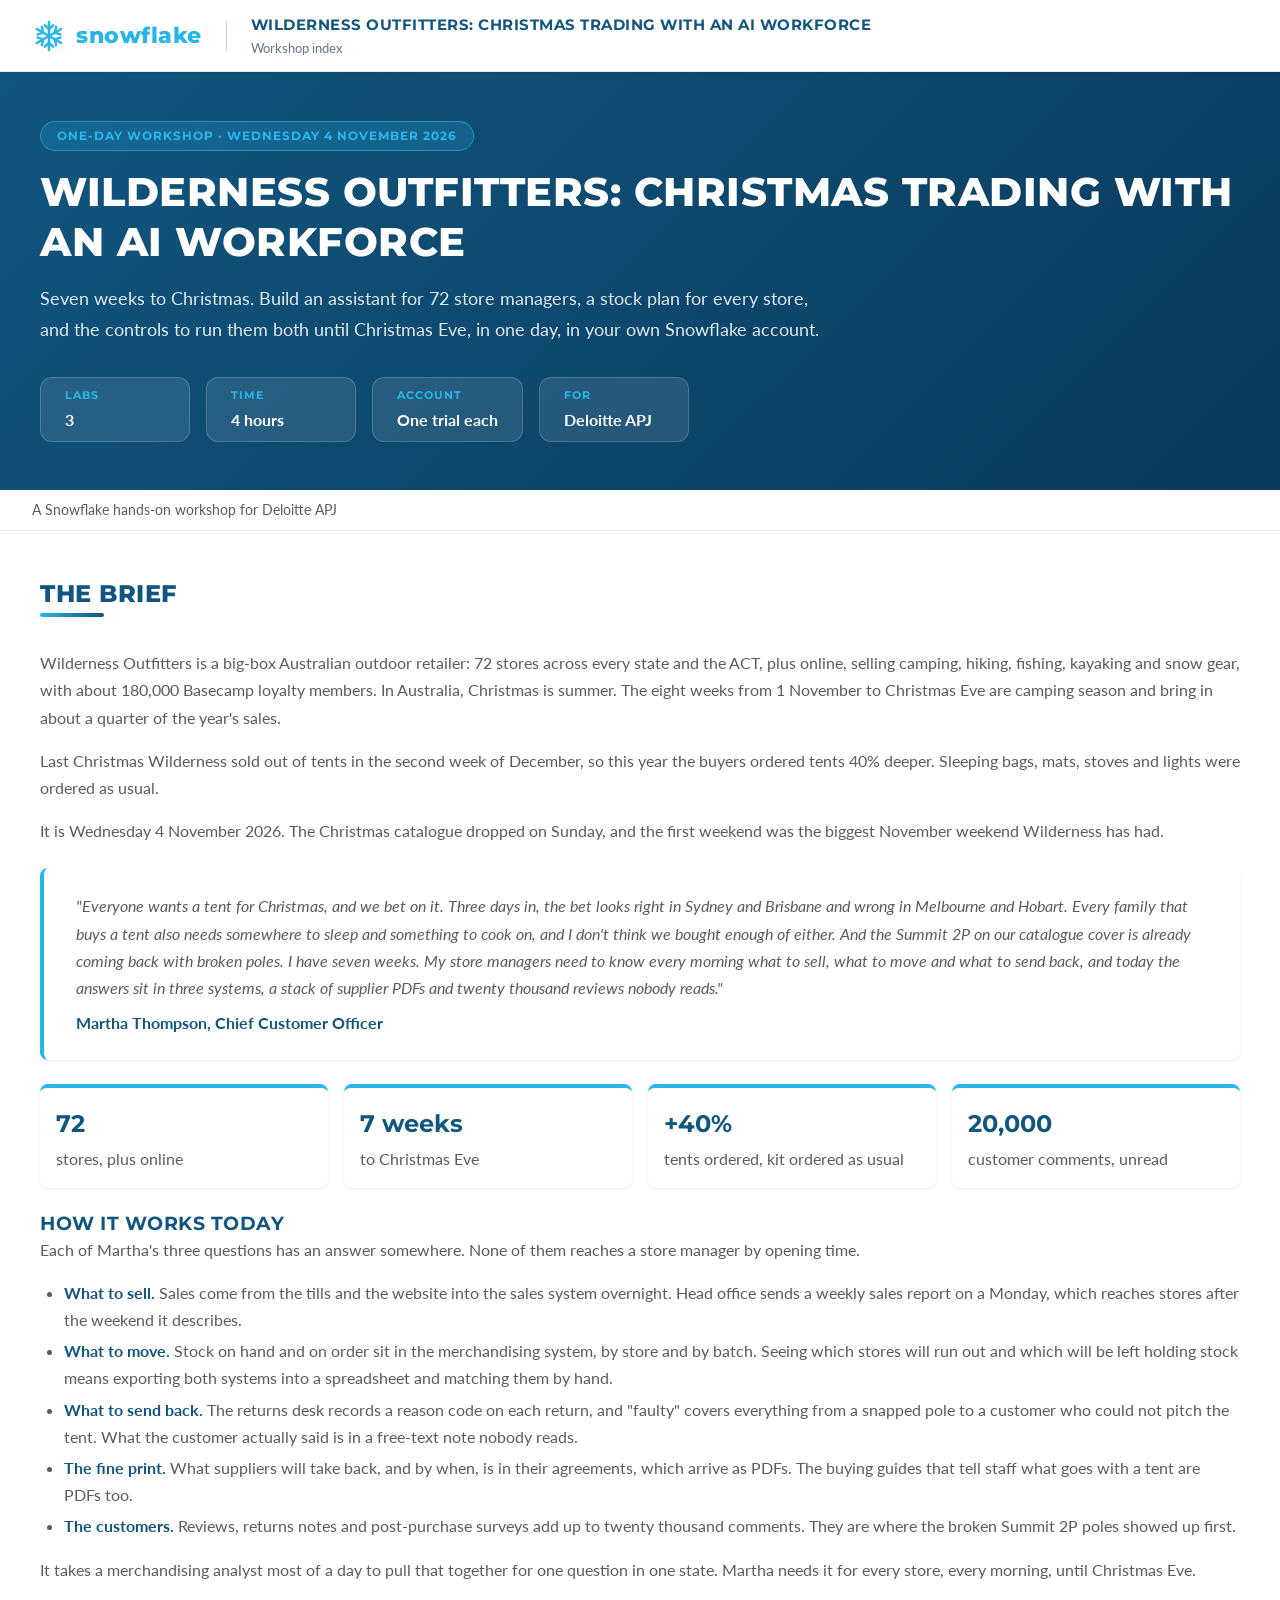
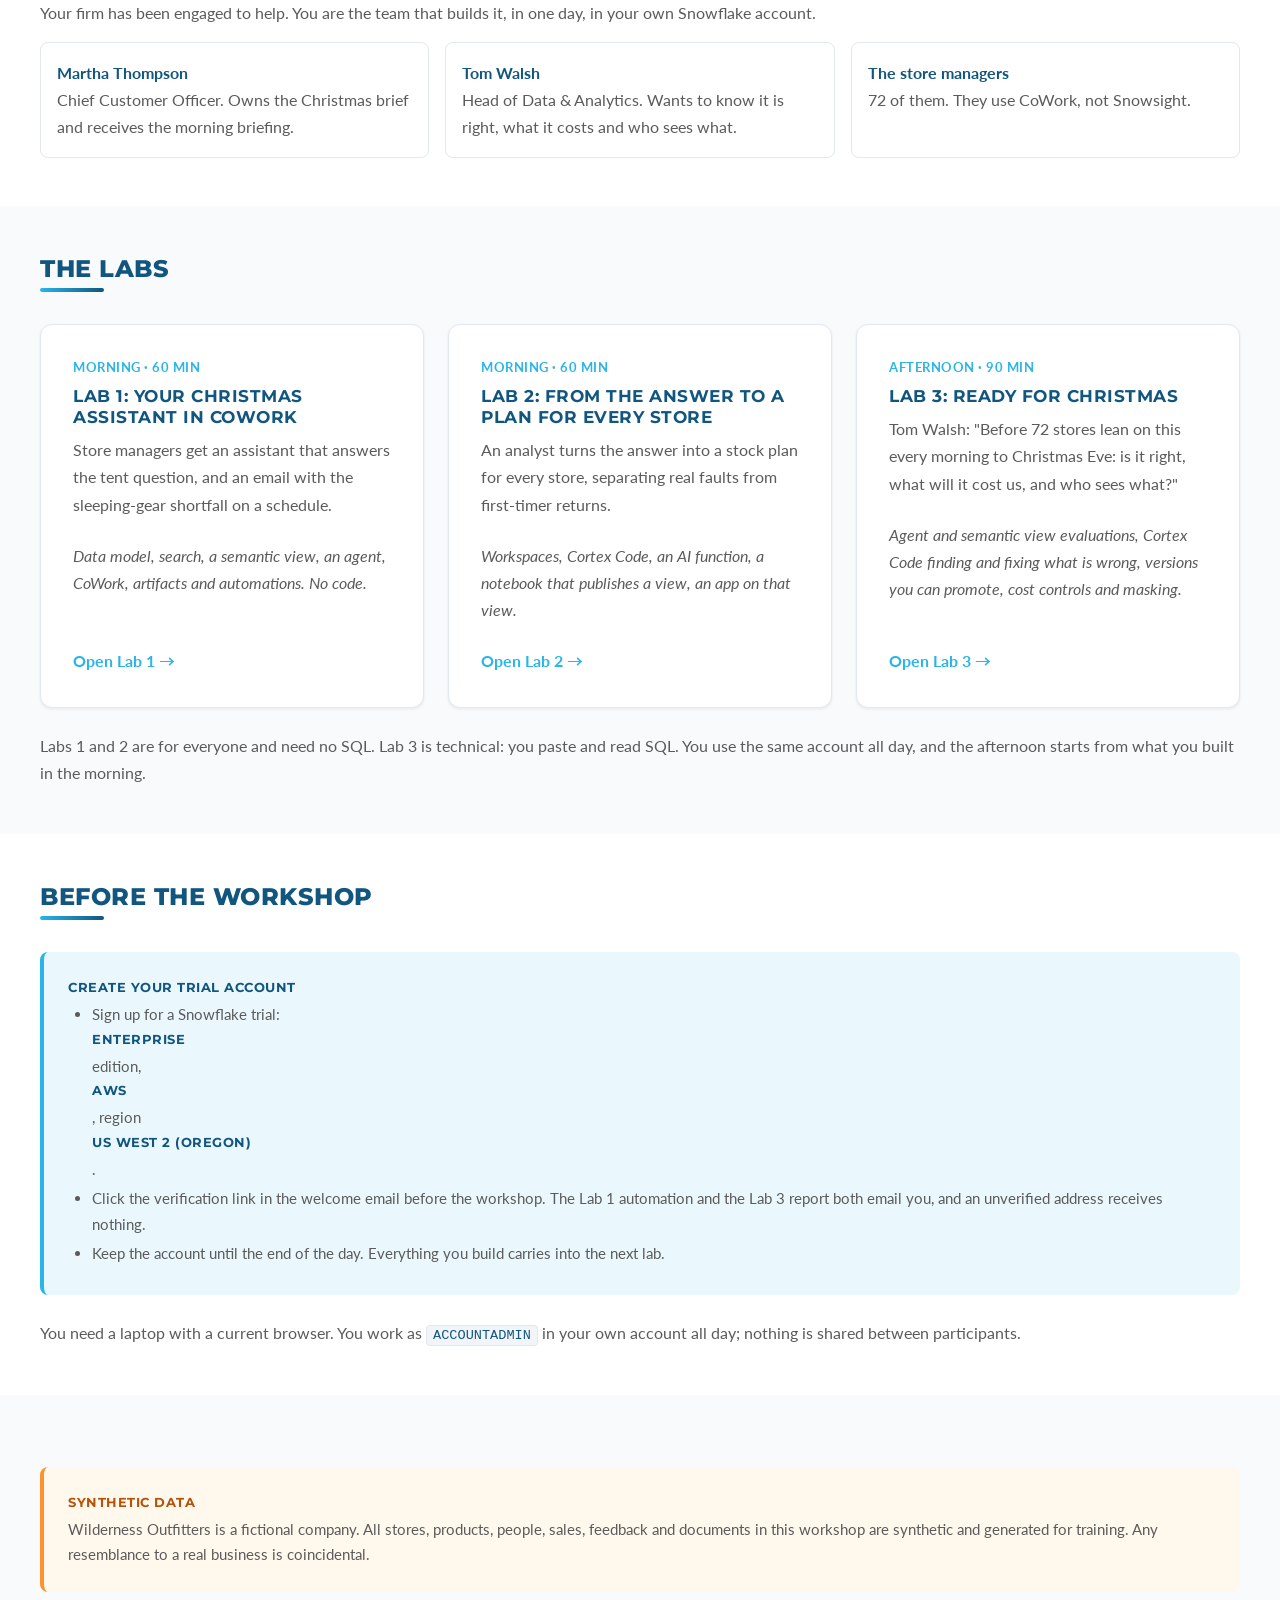
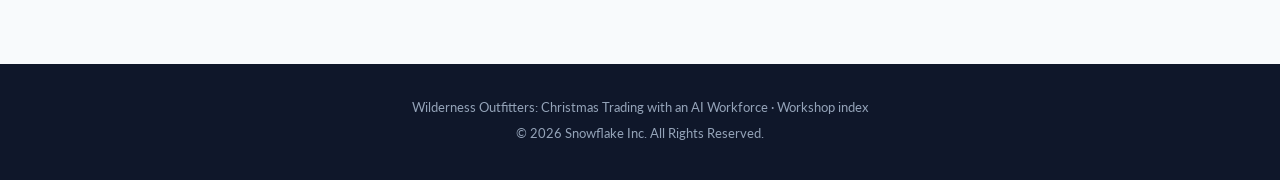
==== index.html @ 4ba039b6 "Workshop guides for all three labs, the Lab 3 evaluation assets and the briefing skill Adds the HTML" ====
<!DOCTYPE html>
<html lang="en">
<head>
<meta charset="utf-8">
<meta name="viewport" content="width=device-width, initial-scale=1">
<meta name="snowflake-source" content="cortex-agent-authored">
<title>Wilderness Outfitters: Christmas Trading with an AI Workforce</title>
<script type="application/json" id="snowflake-report-metadata">{
 "generated": "2026-10-29",
 "intent": "Workshop landing page",
 "producerNotes": "Built by _build/build.py from _build/src/guides/index.html."
}</script>
<link rel="preconnect" href="https://fonts.googleapis.com">
<link rel="preconnect" href="https://fonts.gstatic.com" crossorigin>
<link href="https://fonts.googleapis.com/css2?family=Montserrat:wght@600;700;800&family=Lato:wght@300;400;700&display=swap" rel="stylesheet">
<style>

/* ============================================================
   Snowflake HOL base stylesheet (S1): extracted from fsi_generic/fsi_workshop_lab1_foundation.html
   ============================================================ */

:root {
    /* Brand */
    --sf-blue: #29B5E8;
    --sf-mid-blue: #11567F;
    --sf-deep-blue: #0a3a5c;
    --sf-text: #5B5B5B;
    --sf-heading: #11567F;
    --sf-orange: #ff922b;
    --sf-green: #37B24D;
    --sf-red: #E03131;
    --sf-yellow: #F59F00;

    /* Neutrals */
    --gray-50: #f8fafc;
    --gray-100: #f1f5f9;
    --gray-200: #e2e8f0;
    --gray-300: #cbd5e1;
    --gray-400: #94a3b8;
    --gray-500: #64748b;
    --gray-700: #334155;
    --gray-800: #1e293b;
    --gray-900: #0f172a;

    /* Type */
    --font-heading: 'Montserrat', -apple-system, BlinkMacSystemFont, 'Segoe UI', sans-serif;
    --font-body: 'Lato', -apple-system, BlinkMacSystemFont, 'Segoe UI', sans-serif;
    --font-mono: 'SFMono-Regular', 'JetBrains Mono', Menlo, Consolas, 'Courier New', monospace;

    /* Spacing */
    --space-xs: 0.25rem;
    --space-sm: 0.5rem;
    --space-md: 1rem;
    --space-lg: 1.5rem;
    --space-xl: 2rem;
    --space-2xl: 3rem;

    /* Radius */
    --radius-sm: 4px;
    --radius-md: 8px;
    --radius-lg: 12px;
    --radius-xl: 16px;
    --radius-full: 9999px;

    /* Shadows */
    --shadow-sm: 0 1px 3px rgba(0,0,0,0.08);
    --shadow-md: 0 4px 14px rgba(0,0,0,0.10);
    --shadow-lg: 0 10px 30px rgba(0,0,0,0.12);

    /* Layout */
    --header-height: 72px;
    --sidebar-width: 300px;
    --content-max-width: 900px;

    --transition-fast: 150ms ease;
    --transition-normal: 280ms ease;
}

/* ---------- Reset ---------- */
*, *::before, *::after { box-sizing: border-box; margin: 0; padding: 0; }

html {
    scroll-behavior: smooth;
    scroll-padding-top: calc(var(--header-height) + var(--space-lg));
}

body {
    font-family: var(--font-body);
    font-size: 16px;
    line-height: 1.7;
    color: var(--sf-text);
    background: var(--gray-50);
    -webkit-font-smoothing: antialiased;
    -moz-osx-font-smoothing: grayscale;
}

img { max-width: 100%; height: auto; display: block; }

h1, h2, h3, h4, h5 {
    font-family: var(--font-heading);
    color: var(--sf-heading);
    text-transform: uppercase;
    letter-spacing: 0.5px;
    line-height: 1.25;
    font-weight: 700;
}

h4, h5 { text-transform: none; letter-spacing: 0.2px; }

p { margin-bottom: var(--space-md); }
p:last-child { margin-bottom: 0; }

a { color: var(--sf-blue); text-decoration: none; transition: color var(--transition-fast); }
a:hover { color: var(--sf-mid-blue); }

ul, ol { margin: 0 0 var(--space-md) var(--space-lg); }
li { margin-bottom: var(--space-xs); }

strong { color: var(--sf-mid-blue); font-weight: 700; }

code:not(pre code) {
    font-family: var(--font-mono);
    font-size: 0.85em;
    background: var(--gray-100);
    color: var(--sf-mid-blue);
    padding: 2px 6px;
    border-radius: var(--radius-sm);
    border: 1px solid var(--gray-200);
}

/* ---------- Header ---------- */
.hol-header {
    position: fixed;
    top: 0; left: 0; right: 0;
    height: var(--header-height);
    background: #ffffff;
    border-bottom: 1px solid var(--gray-200);
    box-shadow: var(--shadow-sm);
    z-index: 200;
}

.header-container {
    max-width: 1500px;
    margin: 0 auto;
    height: 100%;
    display: flex;
    align-items: center;
    gap: var(--space-lg);
    padding: 0 var(--space-xl);
}

.snowflake-logo { height: 48px; width: auto; }

.logo-divider { width: 1px; height: 30px; background: var(--gray-300); flex-shrink: 0; }

.header-title {
    font-family: var(--font-heading);
    font-size: 0.9375rem;
    font-weight: 700;
    text-transform: uppercase;
    letter-spacing: 0.5px;
    color: var(--sf-mid-blue);
}

.header-title span {
    display: block;
    font-family: var(--font-body);
    font-size: 0.8125rem;
    font-weight: 400;
    text-transform: none;
    letter-spacing: 0;
    color: var(--gray-500);
}

/* ---------- Hero ---------- */
.hero-section {
    margin-top: var(--header-height);
    background: linear-gradient(135deg, #11567F 0%, #0a3a5c 100%);
    color: #ffffff;
    padding: var(--space-2xl) var(--space-xl);
}

.hero-container { max-width: 1200px; margin: 0 auto; }

.hero-badge {
    display: inline-block;
    background: rgba(41,181,232,0.20);
    border: 1px solid rgba(41,181,232,0.55);
    color: var(--sf-blue);
    padding: var(--space-xs) var(--space-md);
    border-radius: var(--radius-full);
    font-family: var(--font-heading);
    font-size: 0.75rem;
    font-weight: 700;
    text-transform: uppercase;
    letter-spacing: 1px;
    margin-bottom: var(--space-md);
}

.hero-title {
    font-size: 2.5rem;
    font-weight: 800;
    color: #ffffff;
    margin-bottom: var(--space-md);
}

.hero-subtitle {
    font-size: 1.125rem;
    color: rgba(255,255,255,0.88);
    max-width: 780px;
    margin-bottom: var(--space-xl);
}

.hero-meta { display: flex; flex-wrap: wrap; gap: var(--space-md); }

.meta-item {
    background: rgba(255,255,255,0.10);
    border: 1px solid rgba(255,255,255,0.18);
    border-radius: var(--radius-lg);
    padding: var(--space-sm) var(--space-lg);
    min-width: 150px;
}

.meta-label {
    display: block;
    font-family: var(--font-heading);
    font-size: 0.6875rem;
    font-weight: 700;
    text-transform: uppercase;
    letter-spacing: 1px;
    color: var(--sf-blue);
    margin-bottom: 2px;
}

.meta-value { font-size: 1rem; font-weight: 700; color: #ffffff; }

/* ---------- Breadcrumb ---------- */
.breadcrumb-bar {
    background: #ffffff;
    border-bottom: 1px solid var(--gray-200);
    padding: var(--space-sm) var(--space-xl);
}

.breadcrumb-inner { max-width: 1500px; margin: 0 auto; font-size: 0.875rem; }

.breadcrumb-inner a { font-weight: 700; }

/* ---------- Content sections ---------- */
.content-section { padding: var(--space-2xl) var(--space-xl); }
.content-section.alt-bg { background: #ffffff; }

.section-container { max-width: 1200px; margin: 0 auto; }

.section-title {
    font-size: 1.5rem;
    font-weight: 800;
    margin-bottom: var(--space-xl);
    padding-bottom: var(--space-sm);
    position: relative;
}

.section-title::after {
    content: '';
    position: absolute;
    left: 0; bottom: 0;
    width: 64px; height: 4px;
    background: linear-gradient(90deg, var(--sf-blue), var(--sf-mid-blue));
    border-radius: var(--radius-full);
}

.overview-grid {
    display: grid;
    grid-template-columns: 1.4fr 1fr;
    gap: var(--space-xl);
}

.overview-card {
    background: #ffffff;
    border: 1px solid var(--gray-200);
    border-radius: var(--radius-lg);
    padding: var(--space-xl);
    box-shadow: var(--shadow-sm);
}

.overview-card.highlight {
    background: linear-gradient(135deg, #eaf7fd 0%, #ffffff 100%);
    border-color: var(--sf-blue);
}

.overview-card h3 { font-size: 1rem; margin-bottom: var(--space-md); }

.learning-list { list-style: none; margin-left: 0; }

.learning-list li {
    position: relative;
    padding-left: var(--space-lg);
    margin-bottom: var(--space-sm);
}

.learning-list li::before {
    content: '';
    position: absolute;
    left: 0; top: 11px;
    width: 8px; height: 8px;
    background: var(--sf-blue);
    border-radius: 50%;
}

.tech-tags { display: flex; flex-wrap: wrap; gap: var(--space-sm); }

.tech-tag {
    display: inline-flex;
    align-items: center;
    background: var(--gray-100);
    border: 1px solid var(--gray-200);
    color: var(--sf-mid-blue);
    padding: 5px 12px;
    border-radius: var(--radius-full);
    font-size: 0.8125rem;
    font-weight: 700;
}

/* ---------- Layout: sidebar + steps ---------- */
.lab-layout {
    max-width: 1500px;
    margin: 0 auto;
    display: flex;
    align-items: flex-start;
    gap: var(--space-xl);
    padding: 0 var(--space-xl) var(--space-2xl);
}

/* ---------- Sidebar nav ---------- */
.sidebar-nav {
    position: sticky;
    top: calc(var(--header-height) + var(--space-lg));
    width: var(--sidebar-width);
    flex-shrink: 0;
    background: #ffffff;
    border: 1px solid var(--gray-200);
    border-radius: var(--radius-lg);
    padding: var(--space-lg);
    box-shadow: var(--shadow-sm);
    max-height: calc(100vh - var(--header-height) - var(--space-2xl));
    overflow-y: auto;
}

.progress-header {
    display: flex;
    justify-content: space-between;
    align-items: baseline;
    margin-bottom: var(--space-sm);
}

.progress-label {
    font-family: var(--font-heading);
    font-size: 0.75rem;
    font-weight: 700;
    text-transform: uppercase;
    letter-spacing: 1px;
    color: var(--sf-mid-blue);
}

.progress-percent { font-weight: 700; color: var(--sf-blue); font-size: 0.9375rem; }

.progress-bar {
    height: 8px;
    background: var(--gray-200);
    border-radius: var(--radius-full);
    overflow: hidden;
    margin-bottom: var(--space-lg);
}

.progress-fill {
    height: 100%;
    width: 0%;
    background: linear-gradient(90deg, var(--sf-blue), var(--sf-green));
    border-radius: var(--radius-full);
    transition: width var(--transition-normal);
}

.steps-nav { display: flex; flex-direction: column; gap: 2px; }

.step-nav-item {
    display: flex;
    align-items: center;
    gap: var(--space-sm);
    padding: var(--space-sm) var(--space-sm);
    border-radius: var(--radius-md);
    color: var(--sf-text);
    font-size: 0.875rem;
    line-height: 1.4;
    border-left: 3px solid transparent;
    transition: all var(--transition-fast);
}

.step-nav-item:hover { background: var(--gray-100); color: var(--sf-mid-blue); }

.step-nav-item.active {
    background: #eaf7fd;
    border-left-color: var(--sf-blue);
    color: var(--sf-mid-blue);
    font-weight: 700;
}

.step-nav-item.completed .nav-index {
    background: var(--sf-green);
    border-color: var(--sf-green);
    color: #ffffff;
}

.nav-index {
    flex-shrink: 0;
    width: 24px; height: 24px;
    border-radius: 50%;
    border: 2px solid var(--gray-300);
    display: flex;
    align-items: center;
    justify-content: center;
    font-family: var(--font-heading);
    font-size: 0.6875rem;
    font-weight: 700;
    color: var(--gray-500);
}

.nav-text { flex: 1; }

.nav-time {
    flex-shrink: 0;
    font-size: 0.75rem;
    font-weight: 700;
    color: var(--sf-blue);
    background: var(--gray-100);
    padding: 1px 7px;
    border-radius: var(--radius-full);
    white-space: nowrap;
}

/* ---------- Steps container ---------- */
.steps-container {
    flex: 1;
    min-width: 0;
    max-width: var(--content-max-width);
}

.step-card {
    background: #ffffff;
    border: 1px solid var(--gray-200);
    border-radius: var(--radius-lg);
    margin-bottom: var(--space-xl);
    overflow: hidden;
    box-shadow: var(--shadow-sm);
    transition: box-shadow var(--transition-fast), border-color var(--transition-fast);
}

.step-card:hover { box-shadow: var(--shadow-md); }
.step-card.completed { border-color: var(--sf-green); }
.step-card.completed .step-number { background: var(--sf-green); }

.step-header {
    display: flex;
    align-items: center;
    gap: var(--space-md);
    padding: var(--space-lg);
    background: linear-gradient(135deg, #f4f9fc 0%, #ffffff 100%);
    border-bottom: 1px solid var(--gray-200);
    cursor: pointer;
    user-select: none;
}

.step-number {
    flex-shrink: 0;
    width: 42px; height: 42px;
    border-radius: 50%;
    background: var(--sf-blue);
    color: #ffffff;
    display: flex;
    align-items: center;
    justify-content: center;
    font-family: var(--font-heading);
    font-weight: 800;
    font-size: 1.0625rem;
}

.step-title { flex: 1; font-size: 1.0625rem; font-weight: 700; margin: 0; }

.step-duration {
    flex-shrink: 0;
    font-family: var(--font-heading);
    font-size: 0.75rem;
    font-weight: 700;
    text-transform: uppercase;
    letter-spacing: 0.5px;
    color: var(--sf-mid-blue);
    background: #eaf7fd;
    border: 1px solid #c7e9f8;
    padding: 4px 12px;
    border-radius: var(--radius-full);
    white-space: nowrap;
}

.step-content { padding: var(--space-xl); }
.step-content.collapsed { display: none; }

.step-content h3 {
    font-size: 1rem;
    margin: var(--space-xl) 0 var(--space-sm);
}

.step-content h3:first-child { margin-top: 0; }

.step-content h4 {
    font-size: 0.9375rem;
    color: var(--sf-mid-blue);
    margin: var(--space-lg) 0 var(--space-sm);
}

/* ---------- Code blocks ---------- */
.code-block {
    background: #0f172a;
    border-radius: var(--radius-md);
    margin: var(--space-lg) 0;
    overflow: hidden;
    border: 1px solid #1e293b;
}

.code-header {
    display: flex;
    align-items: center;
    justify-content: space-between;
    gap: var(--space-md);
    padding: var(--space-sm) var(--space-md);
    background: #1e293b;
    border-bottom: 1px solid #334155;
}

.code-lang {
    font-family: var(--font-heading);
    font-size: 0.6875rem;
    font-weight: 700;
    text-transform: uppercase;
    letter-spacing: 1px;
    color: var(--gray-400);
}

.btn-copy {
    background: var(--sf-blue);
    color: #ffffff;
    border: none;
    padding: 5px 16px;
    border-radius: var(--radius-full);
    font-family: var(--font-body);
    font-size: 0.75rem;
    font-weight: 700;
    cursor: pointer;
    white-space: nowrap;
    transition: background var(--transition-fast), transform var(--transition-fast);
}

.btn-copy:hover { background: #1da5d8; transform: translateY(-1px); }
.btn-copy:active { transform: translateY(0); }
.btn-copy.copied { background: var(--sf-green); }

.code-block pre {
    margin: 0;
    padding: var(--space-lg);
    overflow-x: auto;
    max-width: 100%;
}

.code-block pre code {
    font-family: var(--font-mono);
    font-size: 0.8125rem;
    line-height: 1.65;
    color: #e2e8f0;
    white-space: pre;
    display: block;
    background: none;
    border: none;
    padding: 0;
}

/* ---------- Info boxes ---------- */
.info-box {
    display: flex;
    gap: var(--space-md);
    padding: var(--space-lg);
    margin: var(--space-lg) 0;
    border-radius: var(--radius-md);
    border-left: 4px solid var(--sf-blue);
    background: var(--gray-100);
}

.info-box .icon { flex-shrink: 0; font-size: 1.25rem; line-height: 1.4; }
.info-box > div { flex: 1; min-width: 0; }

.info-box strong {
    display: block;
    font-family: var(--font-heading);
    font-size: 0.8125rem;
    font-weight: 700;
    text-transform: uppercase;
    letter-spacing: 0.5px;
    margin-bottom: var(--space-xs);
}

.info-box p { font-size: 0.9375rem; margin-bottom: var(--space-sm); }
.info-box p:last-child { margin-bottom: 0; }
.info-box ul, .info-box ol { font-size: 0.9375rem; margin-bottom: 0; }

.info-box.info    { background: #eaf7fd; border-left-color: var(--sf-blue); }
.info-box.tip     { background: #eef9f1; border-left-color: var(--sf-green); }
.info-box.tip strong { color: #1f7a33; }
.info-box.warning { background: #fff8ec; border-left-color: var(--sf-orange); }
.info-box.warning strong { color: #b45309; }
.info-box.success { background: #eef9f1; border-left-color: var(--sf-green); }
.info-box.success strong { color: #1f7a33; }
.info-box.danger  { background: #fdefef; border-left-color: var(--sf-red); }
.info-box.danger strong { color: #b02525; }

/* ---------- Tables ---------- */
.table-wrapper {
    overflow-x: auto;
    margin: var(--space-lg) 0;
    border: 1px solid var(--gray-200);
    border-radius: var(--radius-md);
}

table, .data-table {
    width: 100%;
    border-collapse: collapse;
    font-size: 0.875rem;
    background: #ffffff;
}

table th, .data-table th {
    background: var(--sf-mid-blue);
    color: #ffffff;
    font-family: var(--font-heading);
    font-size: 0.75rem;
    font-weight: 700;
    text-transform: uppercase;
    letter-spacing: 0.5px;
    text-align: left;
    padding: var(--space-sm) var(--space-md);
    white-space: nowrap;
}

table td, .data-table td {
    padding: var(--space-sm) var(--space-md);
    border-bottom: 1px solid var(--gray-200);
    vertical-align: top;
}

table tbody tr:last-child td { border-bottom: none; }
table tbody tr:nth-child(even) { background: var(--gray-50); }

/* ---------- Completion checkbox ---------- */
.completion-checkbox {
    display: flex;
    align-items: center;
    gap: var(--space-sm);
    margin-top: var(--space-xl);
    padding: var(--space-md) var(--space-lg);
    background: var(--gray-50);
    border: 1px dashed var(--gray-300);
    border-radius: var(--radius-md);
    font-family: var(--font-heading);
    font-size: 0.8125rem;
    font-weight: 700;
    text-transform: uppercase;
    letter-spacing: 0.5px;
    color: var(--sf-mid-blue);
    cursor: pointer;
    transition: all var(--transition-fast);
}

.completion-checkbox:hover { background: #eaf7fd; border-color: var(--sf-blue); }

.completion-checkbox input[type="checkbox"] {
    width: 18px; height: 18px;
    accent-color: var(--sf-green);
    cursor: pointer;
    flex-shrink: 0;
}

/* ---------- Resources ---------- */
.resources-grid {
    display: grid;
    grid-template-columns: repeat(auto-fill, minmax(260px, 1fr));
    gap: var(--space-lg);
}

.resource-card {
    display: block;
    background: #ffffff;
    border: 1px solid var(--gray-200);
    border-radius: var(--radius-lg);
    padding: var(--space-lg);
    box-shadow: var(--shadow-sm);
    transition: all var(--transition-fast);
}

.resource-card:hover {
    border-color: var(--sf-blue);
    box-shadow: var(--shadow-md);
    transform: translateY(-2px);
}

.resource-card h4 {
    font-family: var(--font-heading);
    font-size: 0.9375rem;
    color: var(--sf-mid-blue);
    margin-bottom: var(--space-xs);
}

.resource-card p { font-size: 0.875rem; color: var(--sf-text); margin: 0; }

/* ---------- Completion / next steps ---------- */
.completion-section {
    background: linear-gradient(135deg, #11567F 0%, #0a3a5c 100%);
    color: #ffffff;
    padding: var(--space-2xl) var(--space-xl);
    text-align: center;
}

.completion-container { max-width: 780px; margin: 0 auto; }

.completion-section h2 { color: #ffffff; font-size: 1.75rem; margin-bottom: var(--space-md); }
.completion-section p { color: rgba(255,255,255,0.88); }

.completion-section .cta-row {
    display: flex;
    justify-content: center;
    gap: var(--space-md);
    flex-wrap: wrap;
    margin-top: var(--space-xl);
}

.btn-primary {
    display: inline-block;
    background: var(--sf-blue);
    color: #ffffff;
    padding: var(--space-sm) var(--space-xl);
    border-radius: var(--radius-full);
    font-family: var(--font-heading);
    font-size: 0.875rem;
    font-weight: 700;
    text-transform: uppercase;
    letter-spacing: 0.5px;
    transition: all var(--transition-fast);
}

.btn-primary:hover { background: #1da5d8; color: #ffffff; transform: translateY(-2px); }

.btn-secondary {
    display: inline-block;
    background: transparent;
    border: 2px solid rgba(255,255,255,0.45);
    color: #ffffff;
    padding: calc(var(--space-sm) - 2px) calc(var(--space-xl) - 2px);
    border-radius: var(--radius-full);
    font-family: var(--font-heading);
    font-size: 0.875rem;
    font-weight: 700;
    text-transform: uppercase;
    letter-spacing: 0.5px;
    transition: all var(--transition-fast);
}

.btn-secondary:hover { background: rgba(255,255,255,0.12); color: #ffffff; }

/* ---------- Footer ---------- */
.hol-footer {
    background: #0f172a;
    color: var(--gray-400);
    padding: var(--space-xl);
    text-align: center;
    font-size: 0.8125rem;
}

.hol-footer p { margin-bottom: var(--space-xs); }

/* ---------- Responsive ---------- */
@media (max-width: 1024px) {
    .lab-layout { flex-direction: column; gap: var(--space-lg); }

    .sidebar-nav {
        position: static;
        width: 100%;
        max-height: none;
        overflow: visible;
    }

    .steps-container { max-width: 100%; width: 100%; }

    .overview-grid { grid-template-columns: 1fr; }

    .hero-title { font-size: 1.875rem; }
    .hero-section { padding: var(--space-xl) var(--space-lg); }
    .content-section { padding: var(--space-xl) var(--space-lg); }
    .lab-layout { padding: 0 var(--space-lg) var(--space-xl); }
}

@media (max-width: 640px) {
    .header-container { padding: 0 var(--space-md); gap: var(--space-md); }
    .header-title { font-size: 0.8125rem; }
    .hero-title { font-size: 1.5rem; }
    .hero-meta { flex-direction: column; }
    .meta-item { width: 100%; }
    .step-header { flex-wrap: wrap; }
    .step-title { flex-basis: 100%; order: 3; }
    .step-content { padding: var(--space-lg) var(--space-md); }
    .code-block pre { padding: var(--space-md); }
}

/* ---------- Print ---------- */
@media print {
    .hol-header, .sidebar-nav, .btn-copy, .breadcrumb-bar,
    .completion-section .cta-row { display: none !important; }

    body { background: #ffffff; color: #000000; font-size: 11pt; }

    .hero-section, .completion-section {
        background: #ffffff !important;
        color: #000000 !important;
        border-bottom: 2px solid #11567F;
    }

    .hero-title, .hero-subtitle, .meta-value, .meta-label,
    .completion-section h2, .completion-section p { color: #000000 !important; }

    .lab-layout { display: block; padding: 0; }
    .steps-container { max-width: 100%; }

    .step-card { border: 1px solid #999; box-shadow: none; page-break-inside: avoid; }
    .step-content, .step-content.collapsed { display: block !important; padding: 12pt 0; }
    .step-header { background: #ffffff !important; }

    .code-block { background: #f4f4f4 !important; border: 1px solid #999; page-break-inside: avoid; }
    .code-block pre code { color: #000000 !important; font-size: 9pt; white-space: pre-wrap; }
    .code-header { background: #e4e4e4 !important; }
    .code-lang { color: #333 !important; }

    .info-box { border: 1px solid #999; background: #f8f8f8 !important; page-break-inside: avoid; }
    table th { background: #e4e4e4 !important; color: #000000 !important; }

    a { color: #000000; text-decoration: underline; }
    .hol-footer { background: #ffffff; color: #000000; border-top: 1px solid #999; }
}

/* Wilderness workshop additions on top of the S1 base stylesheet (_build/base.css). */
:root { color-scheme: light; }

/* Logo: inline SVG mark plus wordmark (no remote images) */
.snowflake-logo { display: flex; align-items: center; gap: 10px; height: 48px; }
.snowflake-logo svg { width: 34px; height: 34px; }
.snowflake-logo .wordmark {
    font-family: var(--font-heading); font-weight: 800; font-size: 1.35rem;
    color: var(--sf-blue); letter-spacing: 0.5px;
}

/* Callouts without icons: the label sits in the strong line */
.info-box { display: block; }
.info-box > strong:first-child, .info-box > div > strong:first-child { display: block; }

/* Copy chips: every value a participant types */
code.chip {
    cursor: pointer; white-space: nowrap;
    background: #eaf7fd; border: 1px solid #b9e3f6; color: var(--sf-mid-blue);
}
code.chip:hover { background: #d6f0fb; border-color: var(--sf-blue); }
code.chip.copied { background: #eef9f1; border-color: var(--sf-green); color: #1f7a33; }
code.chip.copied::after { content: " copied"; font-family: var(--font-body); font-size: 0.75em; }

/* Form tables in Lab 1 */
.form-table td:first-child { font-weight: 700; color: var(--sf-mid-blue); white-space: nowrap; }

/* Numbered UI steps */
ol.ui-steps { counter-reset: ui; list-style: none; margin-left: 0; }
ol.ui-steps > li { counter-increment: ui; position: relative; padding-left: 2.25rem; margin-bottom: var(--space-sm); }
ol.ui-steps > li::before {
    content: counter(ui); position: absolute; left: 0; top: 0.1rem;
    width: 1.5rem; height: 1.5rem; border-radius: 50%;
    background: var(--sf-blue); color: #fff; font-weight: 700; font-size: 0.8rem;
    display: flex; align-items: center; justify-content: center;
}
.path { font-weight: 700; color: var(--sf-mid-blue); }

/* Cortex Code prompt blocks wrap long lines */
.code-block.prompt pre code {
    white-space: pre-wrap; word-break: break-word;
    font-family: var(--font-body); font-size: 0.975rem; line-height: 1.6;
}
.code-block.prompt .code-lang { background: var(--sf-mid-blue); color: #fff; }

/* Collapsed callouts: Running late? / Stuck? / SQL fallback */
details.callout {
    border: 1px solid var(--gray-200); border-left: 4px solid var(--sf-yellow);
    border-radius: var(--radius-md); background: #fffbeb; margin: var(--space-lg) 0;
}
details.callout.stuck { border-left-color: var(--sf-orange); background: #fff8ec; }
details.callout.fallback { border-left-color: var(--sf-blue); background: #eaf7fd; }
details.callout summary {
    cursor: pointer; padding: var(--space-md) var(--space-lg);
    font-family: var(--font-heading); font-weight: 700; color: var(--sf-mid-blue);
}
details.callout > div { padding: 0 var(--space-lg) var(--space-lg); }

/* Screenshot slots, filled at the dry run */
figure.shot-slot {
    margin: var(--space-lg) 0; padding: var(--space-xl);
    border: 2px dashed var(--gray-300); border-radius: var(--radius-md);
    background: var(--gray-50); text-align: center; color: var(--gray-500); font-size: 0.875rem;
}
figure.shot-slot img { margin: 0 auto; border-radius: var(--radius-sm); }

/* Quote from the brief */
blockquote.brief {
    margin: var(--space-lg) 0; padding: var(--space-lg) var(--space-xl);
    border-left: 4px solid var(--sf-blue); background: #ffffff; border-radius: var(--radius-md);
    box-shadow: var(--shadow-sm); font-style: italic;
}
blockquote.brief cite { display: block; margin-top: var(--space-sm); font-style: normal; font-weight: 700; color: var(--sf-mid-blue); }

/* Optional steps */
.step-card.optional .step-number { background: var(--gray-400); }
.step-nav-item.optional .nav-index { background: var(--gray-200); color: var(--gray-500); }
.badge-optional {
    font-size: 0.7rem; font-weight: 700; text-transform: uppercase; letter-spacing: 0.5px;
    background: var(--gray-200); color: var(--gray-700); border-radius: var(--radius-full); padding: 2px 8px;
}

/* Index page: lab cards and agenda */
.lab-grid { display: grid; grid-template-columns: repeat(auto-fit, minmax(260px, 1fr)); gap: var(--space-lg); }
.lab-card {
    display: flex; flex-direction: column; gap: var(--space-sm);
    background: #fff; border: 1px solid var(--gray-200); border-radius: var(--radius-lg);
    padding: var(--space-xl); box-shadow: var(--shadow-sm); color: var(--sf-text);
}
a.lab-card:hover { box-shadow: var(--shadow-md); border-color: var(--sf-blue); color: var(--sf-text); }
.lab-card .lab-when { font-size: 0.8rem; font-weight: 700; text-transform: uppercase; color: var(--sf-blue); letter-spacing: 0.5px; }
.lab-card h3 { font-size: 1.05rem; margin: 0; }
.lab-card .lab-go { margin-top: auto; font-weight: 700; color: var(--sf-blue); }
.lab-card.pending { opacity: 0.75; }
.cast { display: grid; grid-template-columns: repeat(auto-fit, minmax(220px, 1fr)); gap: var(--space-md); }
.cast div { background: #fff; border: 1px solid var(--gray-200); border-radius: var(--radius-md); padding: var(--space-md); }
.figure-row { display: grid; grid-template-columns: repeat(auto-fit, minmax(180px, 1fr)); gap: var(--space-md); margin: var(--space-lg) 0; }
.figure-row div { background: #fff; border-radius: var(--radius-md); border-top: 4px solid var(--sf-blue); padding: var(--space-md); box-shadow: var(--shadow-sm); }
.figure-row b { display: block; font-family: var(--font-heading); font-size: 1.5rem; color: var(--sf-mid-blue); }

</style>
</head>
<body>

<header class="hol-header">
    <div class="header-container">
        <span class="snowflake-logo" role="img" aria-label="Snowflake"><svg viewBox="0 0 40 40" aria-hidden="true"><g stroke="#29B5E8" stroke-width="3" stroke-linecap="round" stroke-linejoin="round" fill="none"><line x1="20.0" y1="20.0" x2="20.0" y2="3.5"/><polyline points="15.0,7.5 20.0,12.0 25.0,7.5"/><line x1="20.0" y1="20.0" x2="34.29" y2="11.75"/><polyline points="28.33,9.42 26.93,16.0 33.33,18.08"/><line x1="20.0" y1="20.0" x2="34.29" y2="28.25"/><polyline points="33.33,21.92 26.93,24.0 28.33,30.58"/><line x1="20.0" y1="20.0" x2="20.0" y2="36.5"/><polyline points="25.0,32.5 20.0,28.0 15.0,32.5"/><line x1="20.0" y1="20.0" x2="5.71" y2="28.25"/><polyline points="11.67,30.58 13.07,24.0 6.67,21.92"/><line x1="20.0" y1="20.0" x2="5.71" y2="11.75"/><polyline points="6.67,18.08 13.07,16.0 11.67,9.42"/></g></svg><span class="wordmark">snowflake</span></span>
        <span class="logo-divider"></span>
        <div class="header-title">
            Wilderness Outfitters: Christmas Trading with an AI Workforce
            <span>Workshop index</span>
        </div>
    </div>
</header>

<section class="hero-section">
    <div class="hero-container">
        <span class="hero-badge">One-day workshop · Wednesday 4 November 2026</span>
        <h1 class="hero-title">Wilderness Outfitters: Christmas Trading with an AI Workforce</h1>
        <p class="hero-subtitle">Seven weeks to Christmas. Build an assistant for 72 store managers, a stock plan for every store, and the controls to run them both until Christmas Eve, in one day, in your own Snowflake account.</p>
        <div class="hero-meta">
            <div class="meta-item"><span class="meta-label">Labs</span><span class="meta-value">3</span></div>
            <div class="meta-item"><span class="meta-label">Time</span><span class="meta-value">4 hours</span></div>
            <div class="meta-item"><span class="meta-label">Account</span><span class="meta-value">One trial each</span></div>
            <div class="meta-item"><span class="meta-label">For</span><span class="meta-value">Deloitte APJ</span></div>
        </div>
    </div>
</section>

<div class="breadcrumb-bar"><div class="breadcrumb-inner">A Snowflake hands-on workshop for Deloitte APJ</div></div>

<section class="content-section alt-bg">
    <div class="section-container">
        <h2 class="section-title">The brief</h2>
        <p>Wilderness Outfitters is a big-box Australian outdoor retailer: 72 stores across every state and the ACT, plus online, selling camping, hiking, fishing, kayaking and snow gear, with about 180,000 Basecamp loyalty members. In Australia, Christmas is summer. The eight weeks from 1 November to Christmas Eve are camping season and bring in about a quarter of the year's sales.</p>
        <p>Last Christmas Wilderness sold out of tents in the second week of December, so this year the buyers ordered tents 40% deeper. Sleeping bags, mats, stoves and lights were ordered as usual.</p>
        <p>It is Wednesday 4 November 2026. The Christmas catalogue dropped on Sunday, and the first weekend was the biggest November weekend Wilderness has had.</p>
        <blockquote class="brief">
            "Everyone wants a tent for Christmas, and we bet on it. Three days in, the bet looks right in Sydney and Brisbane and wrong in Melbourne and Hobart. Every family that buys a tent also needs somewhere to sleep and something to cook on, and I don't think we bought enough of either. And the Summit 2P on our catalogue cover is already coming back with broken poles. I have seven weeks. My store managers need to know every morning what to sell, what to move and what to send back, and today the answers sit in three systems, a stack of supplier PDFs and twenty thousand reviews nobody reads."
            <cite>Martha Thompson, Chief Customer Officer</cite>
        </blockquote>

        <div class="figure-row">
            <div><b>72</b>stores, plus online</div>
            <div><b>7 weeks</b>to Christmas Eve</div>
            <div><b>+40%</b>tents ordered, kit ordered as usual</div>
            <div><b>20,000</b>customer comments, unread</div>
        </div>

        <h3>How it works today</h3>
        <p>Each of Martha's three questions has an answer somewhere. None of them reaches a store manager by opening time.</p>
        <ul>
            <li><strong>What to sell.</strong> Sales come from the tills and the website into the sales system overnight. Head office sends a weekly sales report on a Monday, which reaches stores after the weekend it describes.</li>
            <li><strong>What to move.</strong> Stock on hand and on order sit in the merchandising system, by store and by batch. Seeing which stores will run out and which will be left holding stock means exporting both systems into a spreadsheet and matching them by hand.</li>
            <li><strong>What to send back.</strong> The returns desk records a reason code on each return, and "faulty" covers everything from a snapped pole to a customer who could not pitch the tent. What the customer actually said is in a free-text note nobody reads.</li>
            <li><strong>The fine print.</strong> What suppliers will take back, and by when, is in their agreements, which arrive as PDFs. The buying guides that tell staff what goes with a tent are PDFs too.</li>
            <li><strong>The customers.</strong> Reviews, returns notes and post-purchase surveys add up to twenty thousand comments. They are where the broken Summit 2P poles showed up first.</li>
        </ul>
        <p>It takes a merchandising analyst most of a day to pull that together for one question in one state. Martha needs it for every store, every morning, until Christmas Eve.</p>
        <p>Your firm has been engaged to help. You are the team that builds it, in one day, in your own Snowflake account.</p>
        <div class="cast">
            <div><strong>Martha Thompson</strong><br>Chief Customer Officer. Owns the Christmas brief and receives the morning briefing.</div>
            <div><strong>Tom Walsh</strong><br>Head of Data &amp; Analytics. Wants to know it is right, what it costs and who sees what.</div>
            <div><strong>The store managers</strong><br>72 of them. They use CoWork, not Snowsight.</div>
        </div>
    </div>
</section>

<section class="content-section">
    <div class="section-container">
        <h2 class="section-title">The labs</h2>
        <div class="lab-grid">
            <a class="lab-card" href="lab1_cowork.html">
                <span class="lab-when">Morning · 60 min</span>
                <h3>Lab 1: Your Christmas assistant in CoWork</h3>
                <p>Store managers get an assistant that answers the tent question, and an email with the sleeping-gear shortfall on a schedule.</p>
                <p><em>Data model, search, a semantic view, an agent, CoWork, artifacts and automations. No code.</em></p>
                <span class="lab-go">Open Lab 1 &rarr;</span>
            </a>
            <a class="lab-card" href="lab2_workspaces.html">
                <span class="lab-when">Morning · 60 min</span>
                <h3>Lab 2: From the answer to a plan for every store</h3>
                <p>An analyst turns the answer into a stock plan for every store, separating real faults from first-timer returns.</p>
                <p><em>Workspaces, Cortex Code, an AI function, a notebook that publishes a view, an app on that view.</em></p>
                <span class="lab-go">Open Lab 2 &rarr;</span>
            </a>
            <a class="lab-card" href="lab3_advanced.html">
                <span class="lab-when">Afternoon · 90 min</span>
                <h3>Lab 3: Ready for Christmas</h3>
                <p>Tom Walsh: "Before 72 stores lean on this every morning to Christmas Eve: is it right, what will it cost us, and who sees what?"</p>
                <p><em>Agent and semantic view evaluations, Cortex Code finding and fixing what is wrong, versions you can promote, cost controls and masking.</em></p>
                <span class="lab-go">Open Lab 3 &rarr;</span>
            </a>
        </div>
        <p style="margin-top:var(--space-lg);">Labs 1 and 2 are for everyone and need no SQL. Lab 3 is technical: you paste and read SQL. You use the same account all day, and the afternoon starts from what you built in the morning.</p>
    </div>
</section>

<section class="content-section alt-bg">
    <div class="section-container">
        <h2 class="section-title">Before the workshop</h2>
        <div class="info-box info">
            <strong>Create your trial account</strong>
            <ul>
                <li>Sign up for a Snowflake trial: <strong>Enterprise</strong> edition, <strong>AWS</strong>, region <strong>US West 2 (Oregon)</strong>.</li>
                <li>Click the verification link in the welcome email before the workshop. The Lab 1 automation and the Lab 3 report both email you, and an unverified address receives nothing.</li>
                <li>Keep the account until the end of the day. Everything you build carries into the next lab.</li>
            </ul>
        </div>
        <p>You need a laptop with a current browser. You work as <code>ACCOUNTADMIN</code> in your own account all day; nothing is shared between participants.</p>
    </div>
</section>

<section class="content-section">
    <div class="section-container">
        <div class="info-box warning">
            <strong>Synthetic data</strong>
            <p>Wilderness Outfitters is a fictional company. All stores, products, people, sales, feedback and documents in this workshop are synthetic and generated for training. Any resemblance to a real business is coincidental.</p>
        </div>
    </div>
</section>


<footer class="hol-footer">
    <p>Wilderness Outfitters: Christmas Trading with an AI Workforce &middot; Workshop index</p>
    <p>&copy; 2026 Snowflake Inc. All Rights Reserved.</p>
</footer>

<script>
/* Wilderness workshop guide: copy buttons, copy chips, step toggles, core-only progress. */
const STORAGE_KEY = 'workshop_wilderness_index';
const CORE_STEPS = [];

function flash(el, cls, label, text, ms) {
    el.classList.add(cls);
    if (label !== null) { el.textContent = label; }
    setTimeout(function () {
        el.classList.remove(cls);
        if (label !== null) { el.textContent = text; }
    }, ms);
}

function copyText(text, onDone, onFail) {
    if (navigator.clipboard && navigator.clipboard.writeText) {
        navigator.clipboard.writeText(text).then(onDone).catch(onFail);
    } else {
        onFail();
    }
}

document.addEventListener('click', function (ev) {
    const btn = ev.target.closest('.btn-copy');
    if (btn) {
        const code = btn.closest('.code-block').querySelector('code');
        const original = btn.textContent;
        copyText(code.textContent,
            function () { flash(btn, 'copied', 'Copied', original, 2000); },
            function () { flash(btn, 'copied', 'Press Ctrl+C', original, 2000); });
        return;
    }
    const chip = ev.target.closest('code.chip');
    if (chip) {
        copyText(chip.textContent, function () { flash(chip, 'copied', null, null, 1200); }, function () {});
        return;
    }
    const header = ev.target.closest('.step-header');
    if (header) {
        const content = header.parentElement.querySelector('.step-content');
        if (content) { content.classList.toggle('collapsed'); }
    }
});

function readState() {
    try {
        const parsed = JSON.parse(localStorage.getItem(STORAGE_KEY) || '{}');
        parsed.steps = parsed.steps || {};
        return parsed;
    } catch (e) {
        return { steps: {} };
    }
}

function writeState(state) {
    try { localStorage.setItem(STORAGE_KEY, JSON.stringify(state)); } catch (e) { /* not persisted */ }
}

function renderProgress(state) {
    let done = 0;
    CORE_STEPS.forEach(function (n) { if (state.steps[n] === true) { done++; } });
    const pct = CORE_STEPS.length ? Math.round(done / CORE_STEPS.length * 100) : 0;
    const fill = document.getElementById('progressFill');
    const label = document.getElementById('progressPercent');
    if (fill) { fill.style.width = pct + '%'; }
    if (label) { label.textContent = pct + '%'; }
    CORE_STEPS.forEach(function (n) {
        const isDone = state.steps[n] === true;
        const card = document.getElementById('step-' + n);
        const nav = document.querySelector('.step-nav-item[data-step="' + n + '"]');
        if (card) {
            card.classList.toggle('completed', isDone);
            const box = card.querySelector('.completion-checkbox input');
            if (box) { box.checked = isDone; }
        }
        if (nav) { nav.classList.toggle('completed', isDone); }
    });
}

document.addEventListener('change', function (ev) {
    const box = ev.target.closest('.completion-checkbox input');
    if (!box) { return; }
    const state = readState();
    state.steps[box.getAttribute('data-step')] = box.checked;
    state.lastUpdated = new Date().toISOString();
    writeState(state);
    renderProgress(state);
});

function initScrollSpy() {
    const cards = Array.prototype.slice.call(document.querySelectorAll('.step-card'));
    if (!cards.length || !('IntersectionObserver' in window)) { return; }
    function setActive(n) {
        document.querySelectorAll('.step-nav-item').forEach(function (item) {
            item.classList.toggle('active', item.getAttribute('data-step') === String(n));
        });
    }
    const observer = new IntersectionObserver(function (entries) {
        const visible = entries.filter(function (e) { return e.isIntersecting; });
        if (!visible.length) { return; }
        visible.sort(function (a, b) { return a.boundingClientRect.top - b.boundingClientRect.top; });
        setActive(visible[0].target.id.replace('step-', ''));
    }, { rootMargin: '-90px 0px -55% 0px', threshold: 0 });
    cards.forEach(function (card) { observer.observe(card); });
}

document.addEventListener('DOMContentLoaded', function () {
    renderProgress(readState());
    initScrollSpy();
});
</script>

</body>
</html>
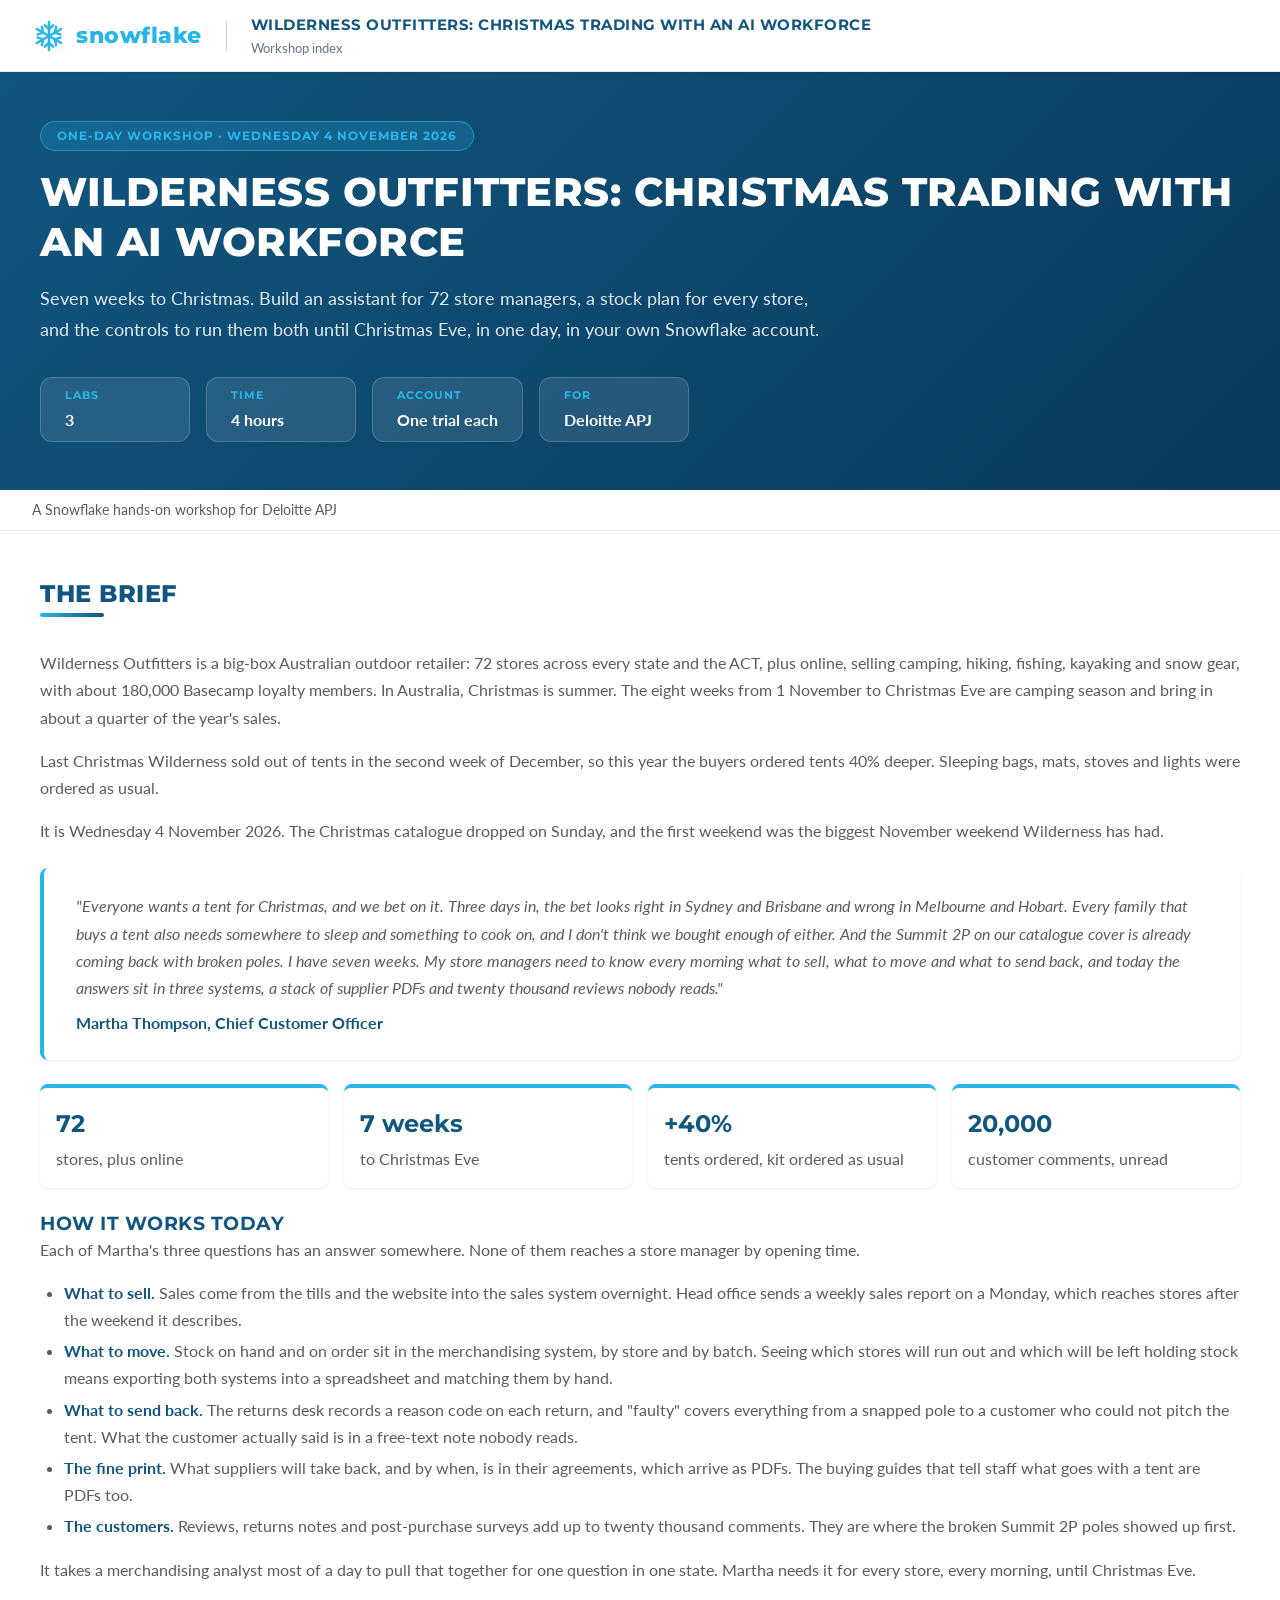
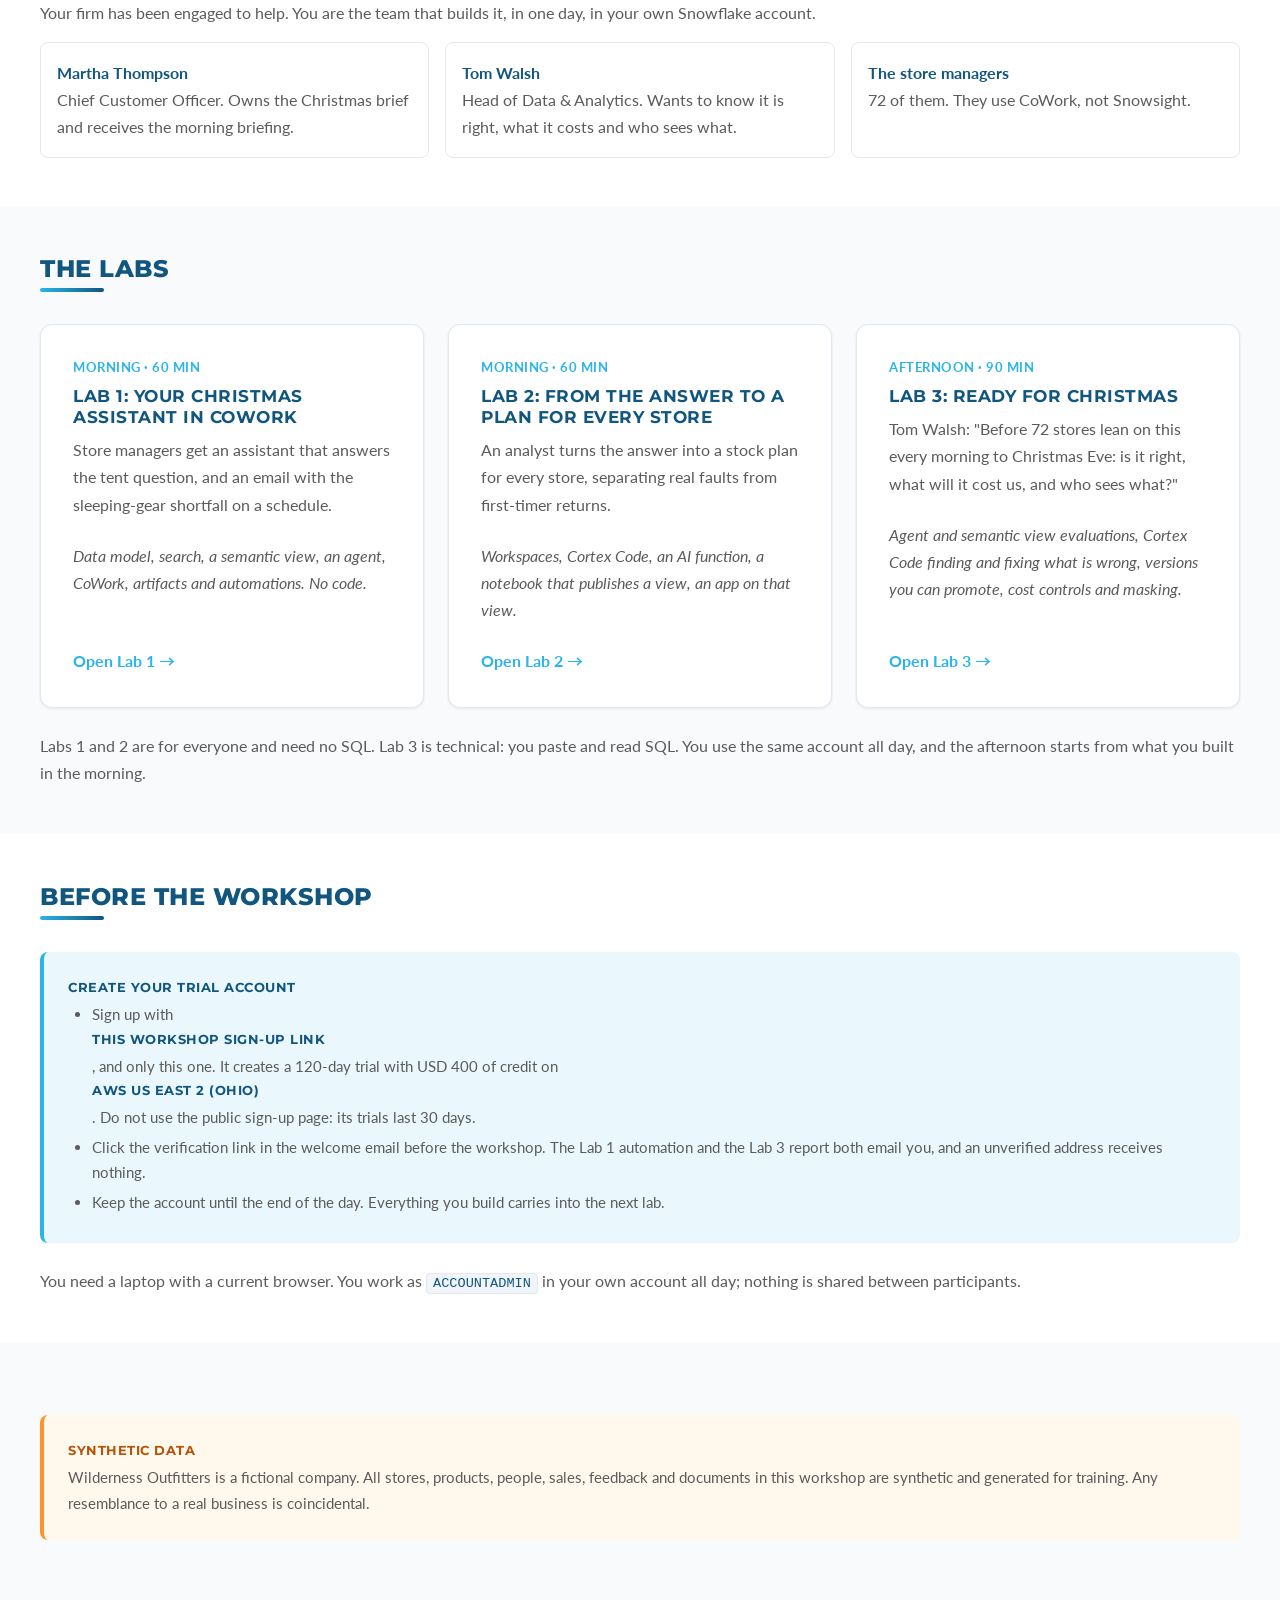
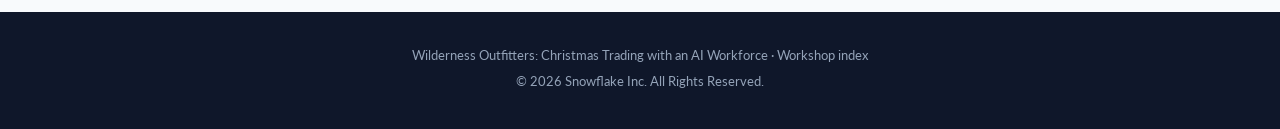
==== commit fd75fb80: "Point participants at the workshop sign-up link for their 120-day US East 2 trial Generated with [Sn" ====
--- a/index.html
+++ b/index.html
@@ -1053,7 +1053,7 @@
         <div class="info-box info">
             <strong>Create your trial account</strong>
             <ul>
-                <li>Sign up for a Snowflake trial: <strong>Enterprise</strong> edition, <strong>AWS</strong>, region <strong>US West 2 (Oregon)</strong>.</li>
+                <li>Sign up with <a href="https://signup.snowflake.com/?t=5f3964a43f46b12028c5e3899fc57a980da3f3fca62294f62ef8ce5afba9b71c&amp;cloud=aws&amp;region=us-east-2" target="_blank" rel="noopener"><strong>this workshop sign-up link</strong></a>, and only this one. It creates a 120-day trial with USD 400 of credit on <strong>AWS US East 2 (Ohio)</strong>. Do not use the public sign-up page: its trials last 30 days.</li>
                 <li>Click the verification link in the welcome email before the workshop. The Lab 1 automation and the Lab 3 report both email you, and an unverified address receives nothing.</li>
                 <li>Keep the account until the end of the day. Everything you build carries into the next lab.</li>
             </ul>
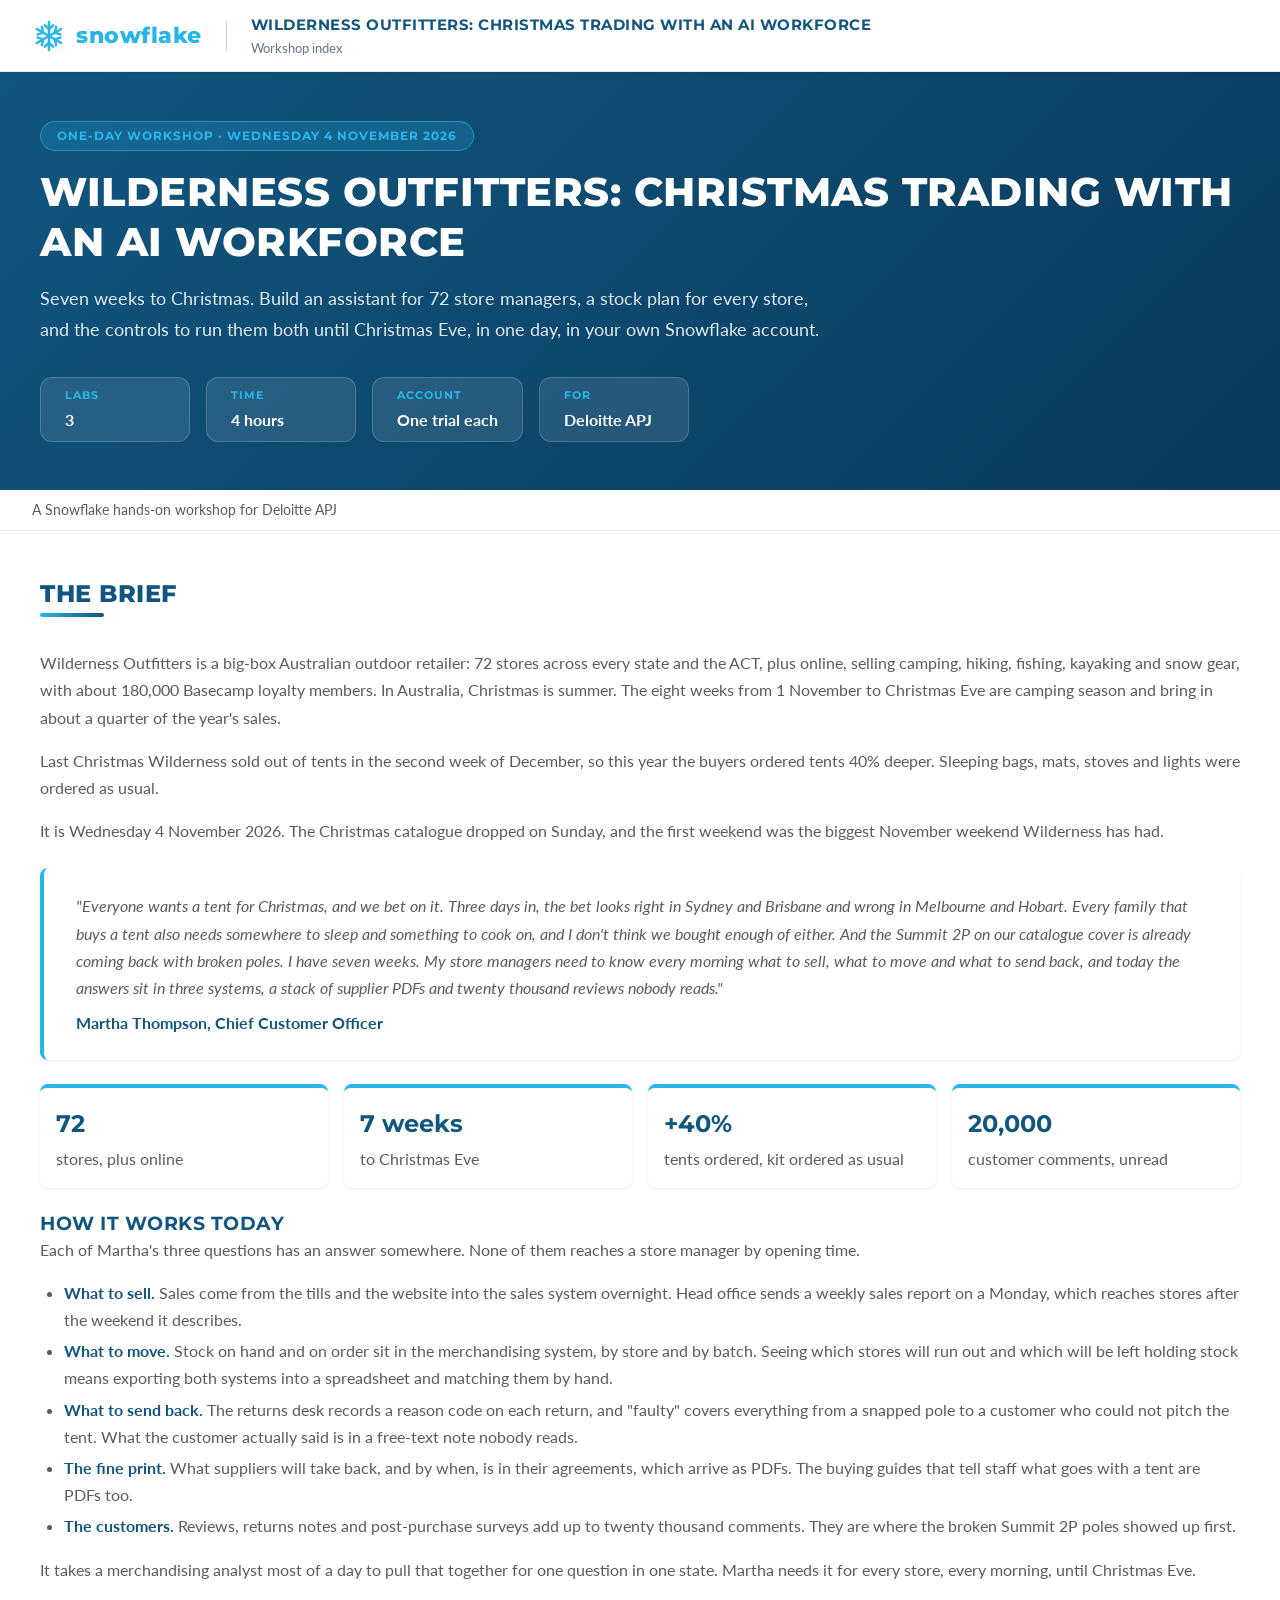
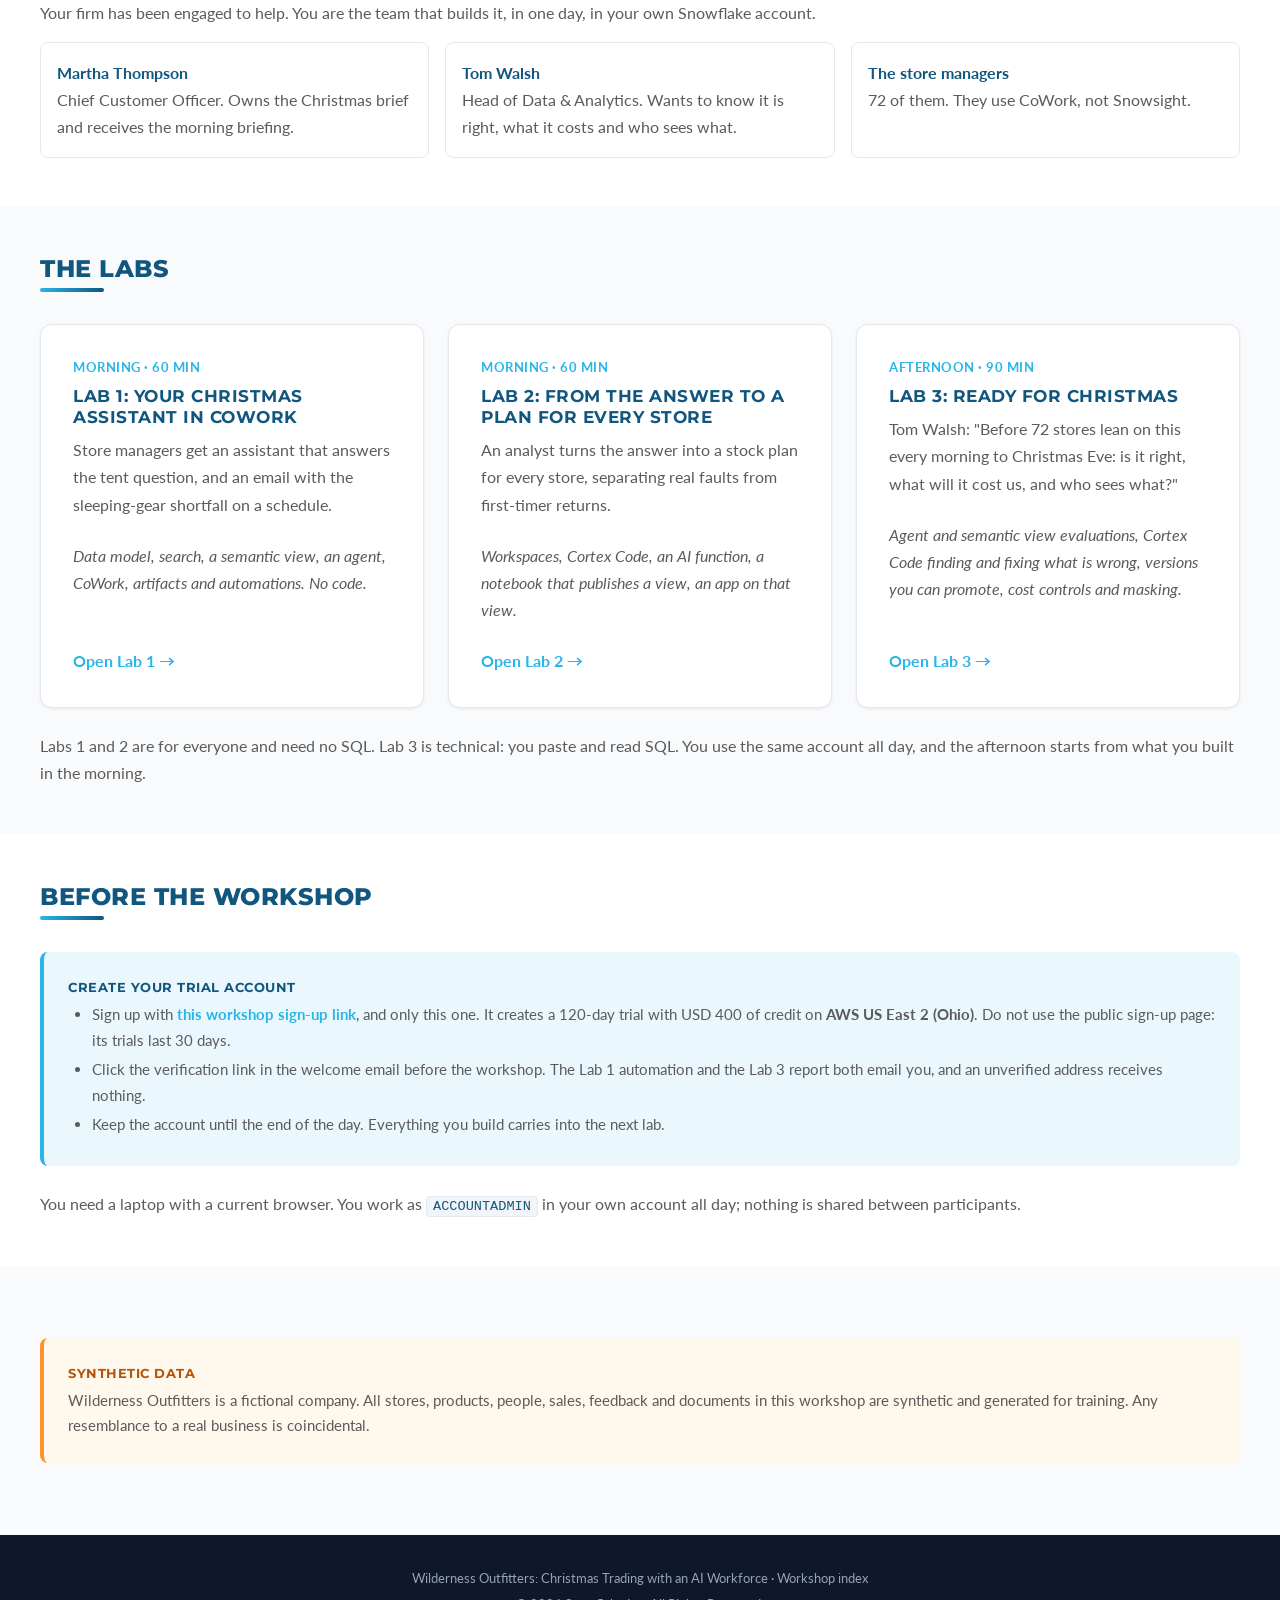
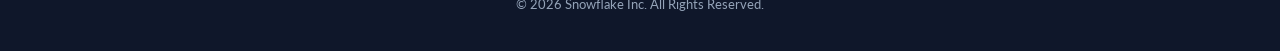
==== commit d637b21d: "Lab 1 rebuilt around Cortex Code prompts, for review Each build step is now one prompt in the Snowsi" ====
--- a/index.html
+++ b/index.html
@@ -948,6 +948,8 @@
 .figure-row { display: grid; grid-template-columns: repeat(auto-fit, minmax(180px, 1fr)); gap: var(--space-md); margin: var(--space-lg) 0; }
 .figure-row div { background: #fff; border-radius: var(--radius-md); border-top: 4px solid var(--sf-blue); padding: var(--space-md); box-shadow: var(--shadow-sm); }
 .figure-row b { display: block; font-family: var(--font-heading); font-size: 1.5rem; color: var(--sf-mid-blue); }
+/* Bold words inside a box paragraph stay inline; only the box's own first <strong> is its heading. */
+.info-box p strong, .info-box li strong { display: inline; font-family: inherit; font-size: inherit; font-weight: 700; text-transform: none; letter-spacing: normal; margin: 0; color: inherit; }
 
 </style>
 </head>
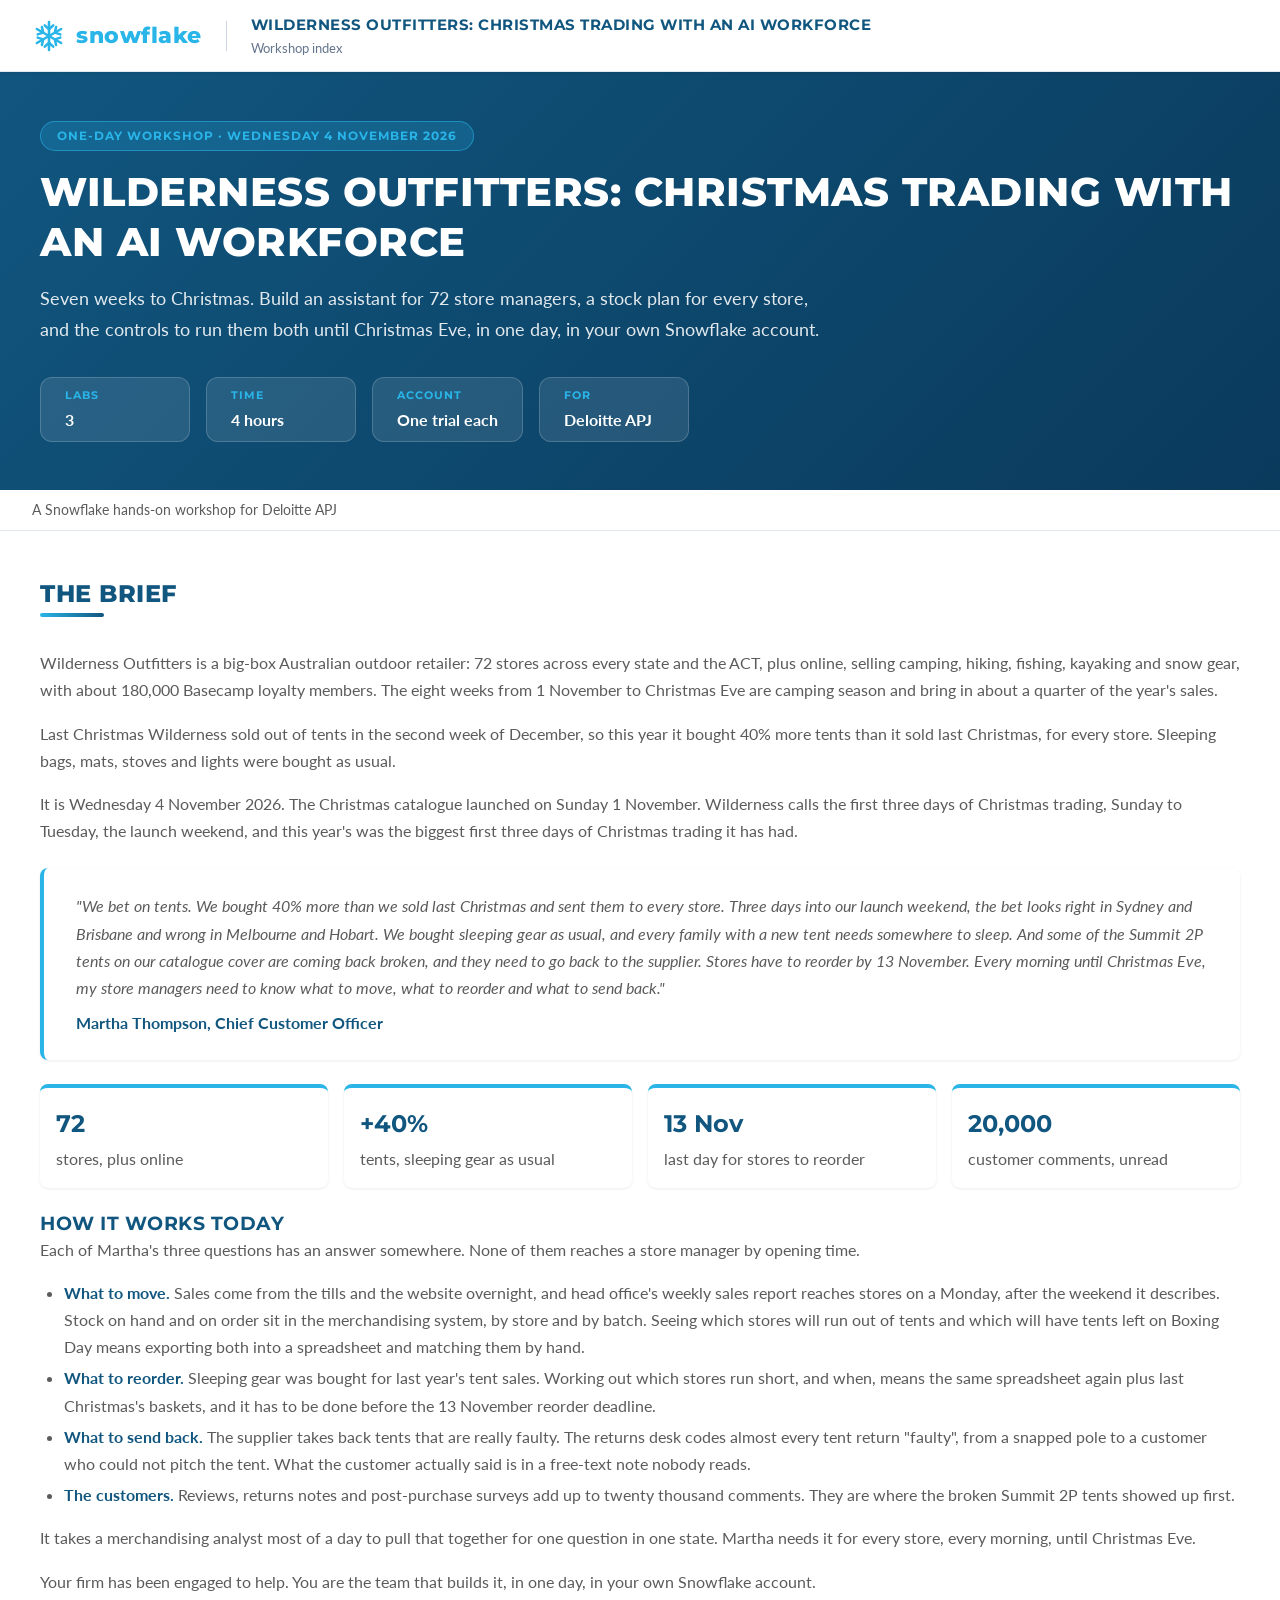
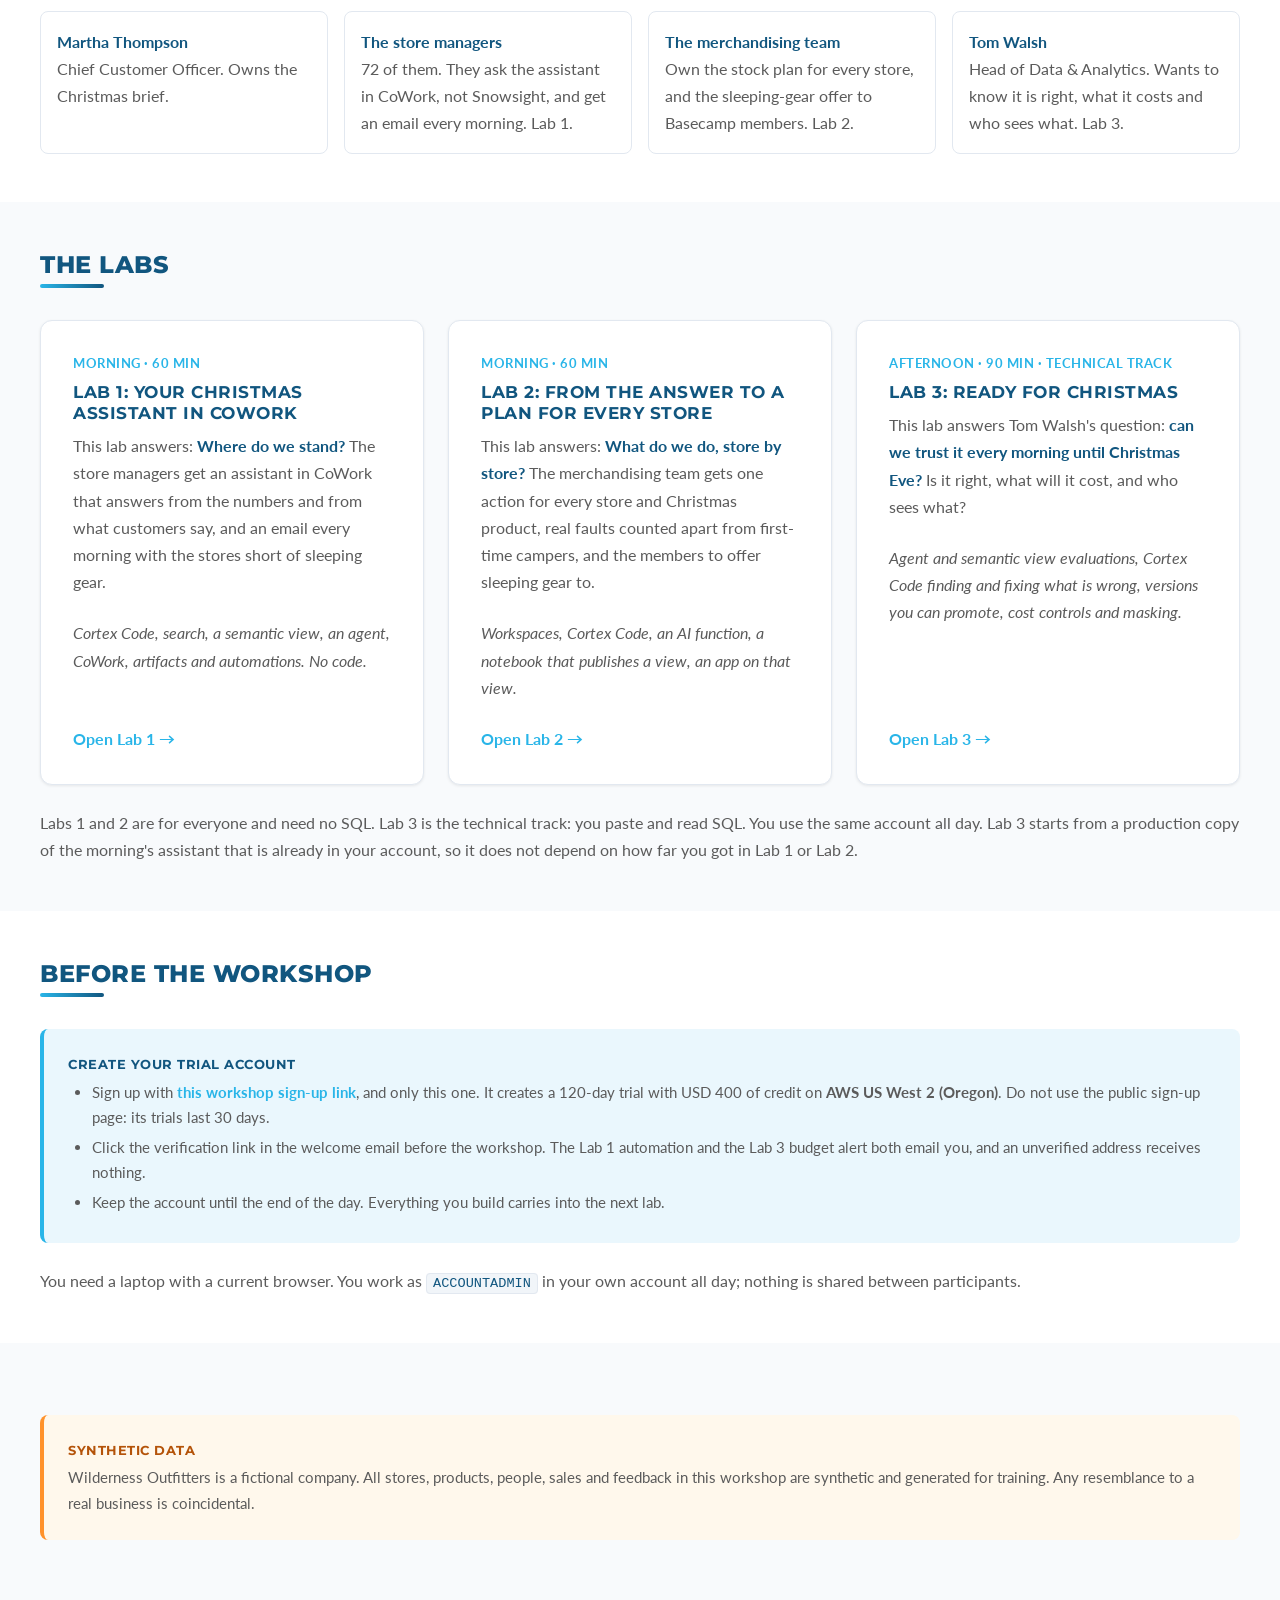
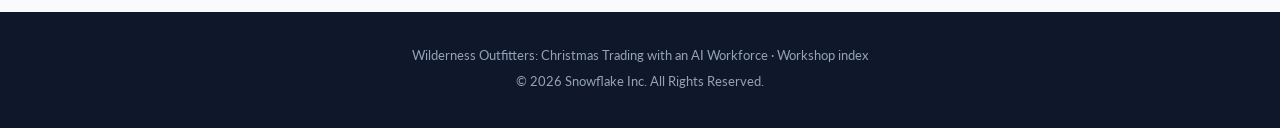
==== commit 0624ece9: "Simplify the story and split the workshop into one schema per lab The story is now three problems wi" ====
--- a/index.html
+++ b/index.html
@@ -985,36 +985,36 @@
 <section class="content-section alt-bg">
     <div class="section-container">
         <h2 class="section-title">The brief</h2>
-        <p>Wilderness Outfitters is a big-box Australian outdoor retailer: 72 stores across every state and the ACT, plus online, selling camping, hiking, fishing, kayaking and snow gear, with about 180,000 Basecamp loyalty members. In Australia, Christmas is summer. The eight weeks from 1 November to Christmas Eve are camping season and bring in about a quarter of the year's sales.</p>
-        <p>Last Christmas Wilderness sold out of tents in the second week of December, so this year the buyers ordered tents 40% deeper. Sleeping bags, mats, stoves and lights were ordered as usual.</p>
-        <p>It is Wednesday 4 November 2026. The Christmas catalogue dropped on Sunday, and the first weekend was the biggest November weekend Wilderness has had.</p>
+        <p>Wilderness Outfitters is a big-box Australian outdoor retailer: 72 stores across every state and the ACT, plus online, selling camping, hiking, fishing, kayaking and snow gear, with about 180,000 Basecamp loyalty members. The eight weeks from 1 November to Christmas Eve are camping season and bring in about a quarter of the year's sales.</p>
+        <p>Last Christmas Wilderness sold out of tents in the second week of December, so this year it bought 40% more tents than it sold last Christmas, for every store. Sleeping bags, mats, stoves and lights were bought as usual.</p>
+        <p>It is Wednesday 4 November 2026. The Christmas catalogue launched on Sunday 1 November. Wilderness calls the first three days of Christmas trading, Sunday to Tuesday, the launch weekend, and this year's was the biggest first three days of Christmas trading it has had.</p>
         <blockquote class="brief">
-            "Everyone wants a tent for Christmas, and we bet on it. Three days in, the bet looks right in Sydney and Brisbane and wrong in Melbourne and Hobart. Every family that buys a tent also needs somewhere to sleep and something to cook on, and I don't think we bought enough of either. And the Summit 2P on our catalogue cover is already coming back with broken poles. I have seven weeks. My store managers need to know every morning what to sell, what to move and what to send back, and today the answers sit in three systems, a stack of supplier PDFs and twenty thousand reviews nobody reads."
+            "We bet on tents. We bought 40% more than we sold last Christmas and sent them to every store. Three days into our launch weekend, the bet looks right in Sydney and Brisbane and wrong in Melbourne and Hobart. We bought sleeping gear as usual, and every family with a new tent needs somewhere to sleep. And some of the Summit 2P tents on our catalogue cover are coming back broken, and they need to go back to the supplier. Stores have to reorder by 13 November. Every morning until Christmas Eve, my store managers need to know what to move, what to reorder and what to send back."
             <cite>Martha Thompson, Chief Customer Officer</cite>
         </blockquote>
 
         <div class="figure-row">
             <div><b>72</b>stores, plus online</div>
-            <div><b>7 weeks</b>to Christmas Eve</div>
-            <div><b>+40%</b>tents ordered, kit ordered as usual</div>
+            <div><b>+40%</b>tents, sleeping gear as usual</div>
+            <div><b>13 Nov</b>last day for stores to reorder</div>
             <div><b>20,000</b>customer comments, unread</div>
         </div>
 
         <h3>How it works today</h3>
         <p>Each of Martha's three questions has an answer somewhere. None of them reaches a store manager by opening time.</p>
         <ul>
-            <li><strong>What to sell.</strong> Sales come from the tills and the website into the sales system overnight. Head office sends a weekly sales report on a Monday, which reaches stores after the weekend it describes.</li>
-            <li><strong>What to move.</strong> Stock on hand and on order sit in the merchandising system, by store and by batch. Seeing which stores will run out and which will be left holding stock means exporting both systems into a spreadsheet and matching them by hand.</li>
-            <li><strong>What to send back.</strong> The returns desk records a reason code on each return, and "faulty" covers everything from a snapped pole to a customer who could not pitch the tent. What the customer actually said is in a free-text note nobody reads.</li>
-            <li><strong>The fine print.</strong> What suppliers will take back, and by when, is in their agreements, which arrive as PDFs. The buying guides that tell staff what goes with a tent are PDFs too.</li>
-            <li><strong>The customers.</strong> Reviews, returns notes and post-purchase surveys add up to twenty thousand comments. They are where the broken Summit 2P poles showed up first.</li>
+            <li><strong>What to move.</strong> Sales come from the tills and the website overnight, and head office's weekly sales report reaches stores on a Monday, after the weekend it describes. Stock on hand and on order sit in the merchandising system, by store and by batch. Seeing which stores will run out of tents and which will have tents left on Boxing Day means exporting both into a spreadsheet and matching them by hand.</li>
+            <li><strong>What to reorder.</strong> Sleeping gear was bought for last year's tent sales. Working out which stores run short, and when, means the same spreadsheet again plus last Christmas's baskets, and it has to be done before the 13 November reorder deadline.</li>
+            <li><strong>What to send back.</strong> The supplier takes back tents that are really faulty. The returns desk codes almost every tent return "faulty", from a snapped pole to a customer who could not pitch the tent. What the customer actually said is in a free-text note nobody reads.</li>
+            <li><strong>The customers.</strong> Reviews, returns notes and post-purchase surveys add up to twenty thousand comments. They are where the broken Summit 2P tents showed up first.</li>
         </ul>
         <p>It takes a merchandising analyst most of a day to pull that together for one question in one state. Martha needs it for every store, every morning, until Christmas Eve.</p>
         <p>Your firm has been engaged to help. You are the team that builds it, in one day, in your own Snowflake account.</p>
         <div class="cast">
-            <div><strong>Martha Thompson</strong><br>Chief Customer Officer. Owns the Christmas brief and receives the morning briefing.</div>
-            <div><strong>Tom Walsh</strong><br>Head of Data &amp; Analytics. Wants to know it is right, what it costs and who sees what.</div>
-            <div><strong>The store managers</strong><br>72 of them. They use CoWork, not Snowsight.</div>
+            <div><strong>Martha Thompson</strong><br>Chief Customer Officer. Owns the Christmas brief.</div>
+            <div><strong>The store managers</strong><br>72 of them. They ask the assistant in CoWork, not Snowsight, and get an email every morning. Lab 1.</div>
+            <div><strong>The merchandising team</strong><br>Own the stock plan for every store, and the sleeping-gear offer to Basecamp members. Lab 2.</div>
+            <div><strong>Tom Walsh</strong><br>Head of Data &amp; Analytics. Wants to know it is right, what it costs and who sees what. Lab 3.</div>
         </div>
     </div>
 </section>
@@ -1026,26 +1026,26 @@
             <a class="lab-card" href="lab1_cowork.html">
                 <span class="lab-when">Morning · 60 min</span>
                 <h3>Lab 1: Your Christmas assistant in CoWork</h3>
-                <p>Store managers get an assistant that answers the tent question, and an email with the sleeping-gear shortfall on a schedule.</p>
-                <p><em>Data model, search, a semantic view, an agent, CoWork, artifacts and automations. No code.</em></p>
+                <p>This lab answers: <strong>Where do we stand?</strong> The store managers get an assistant in CoWork that answers from the numbers and from what customers say, and an email every morning with the stores short of sleeping gear.</p>
+                <p><em>Cortex Code, search, a semantic view, an agent, CoWork, artifacts and automations. No code.</em></p>
                 <span class="lab-go">Open Lab 1 &rarr;</span>
             </a>
             <a class="lab-card" href="lab2_workspaces.html">
                 <span class="lab-when">Morning · 60 min</span>
                 <h3>Lab 2: From the answer to a plan for every store</h3>
-                <p>An analyst turns the answer into a stock plan for every store, separating real faults from first-timer returns.</p>
+                <p>This lab answers: <strong>What do we do, store by store?</strong> The merchandising team gets one action for every store and Christmas product, real faults counted apart from first-time campers, and the members to offer sleeping gear to.</p>
                 <p><em>Workspaces, Cortex Code, an AI function, a notebook that publishes a view, an app on that view.</em></p>
                 <span class="lab-go">Open Lab 2 &rarr;</span>
             </a>
             <a class="lab-card" href="lab3_advanced.html">
-                <span class="lab-when">Afternoon · 90 min</span>
+                <span class="lab-when">Afternoon · 90 min · Technical track</span>
                 <h3>Lab 3: Ready for Christmas</h3>
-                <p>Tom Walsh: "Before 72 stores lean on this every morning to Christmas Eve: is it right, what will it cost us, and who sees what?"</p>
+                <p>This lab answers Tom Walsh's question: <strong>can we trust it every morning until Christmas Eve?</strong> Is it right, what will it cost, and who sees what?</p>
                 <p><em>Agent and semantic view evaluations, Cortex Code finding and fixing what is wrong, versions you can promote, cost controls and masking.</em></p>
                 <span class="lab-go">Open Lab 3 &rarr;</span>
             </a>
         </div>
-        <p style="margin-top:var(--space-lg);">Labs 1 and 2 are for everyone and need no SQL. Lab 3 is technical: you paste and read SQL. You use the same account all day, and the afternoon starts from what you built in the morning.</p>
+        <p style="margin-top:var(--space-lg);">Labs 1 and 2 are for everyone and need no SQL. Lab 3 is the technical track: you paste and read SQL. You use the same account all day. Lab 3 starts from a production copy of the morning's assistant that is already in your account, so it does not depend on how far you got in Lab 1 or Lab 2.</p>
     </div>
 </section>
 
@@ -1055,8 +1055,8 @@
         <div class="info-box info">
             <strong>Create your trial account</strong>
             <ul>
-                <li>Sign up with <a href="https://signup.snowflake.com/?t=5f3964a43f46b12028c5e3899fc57a980da3f3fca62294f62ef8ce5afba9b71c&amp;cloud=aws&amp;region=us-east-2" target="_blank" rel="noopener"><strong>this workshop sign-up link</strong></a>, and only this one. It creates a 120-day trial with USD 400 of credit on <strong>AWS US East 2 (Ohio)</strong>. Do not use the public sign-up page: its trials last 30 days.</li>
-                <li>Click the verification link in the welcome email before the workshop. The Lab 1 automation and the Lab 3 report both email you, and an unverified address receives nothing.</li>
+                <li>Sign up with <a href="https://signup.snowflake.com/?t=5f3964a43f46b12028c5e3899fc57a980da3f3fca62294f62ef8ce5afba9b71c&amp;cloud=aws&amp;region=us-east-2" target="_blank" rel="noopener"><strong>this workshop sign-up link</strong></a>, and only this one. It creates a 120-day trial with USD 400 of credit on <strong>AWS US West 2 (Oregon)</strong>. Do not use the public sign-up page: its trials last 30 days.</li>
+                <li>Click the verification link in the welcome email before the workshop. The Lab 1 automation and the Lab 3 budget alert both email you, and an unverified address receives nothing.</li>
                 <li>Keep the account until the end of the day. Everything you build carries into the next lab.</li>
             </ul>
         </div>
@@ -1068,7 +1068,7 @@
     <div class="section-container">
         <div class="info-box warning">
             <strong>Synthetic data</strong>
-            <p>Wilderness Outfitters is a fictional company. All stores, products, people, sales, feedback and documents in this workshop are synthetic and generated for training. Any resemblance to a real business is coincidental.</p>
+            <p>Wilderness Outfitters is a fictional company. All stores, products, people, sales and feedback in this workshop are synthetic and generated for training. Any resemblance to a real business is coincidental.</p>
         </div>
     </div>
 </section>
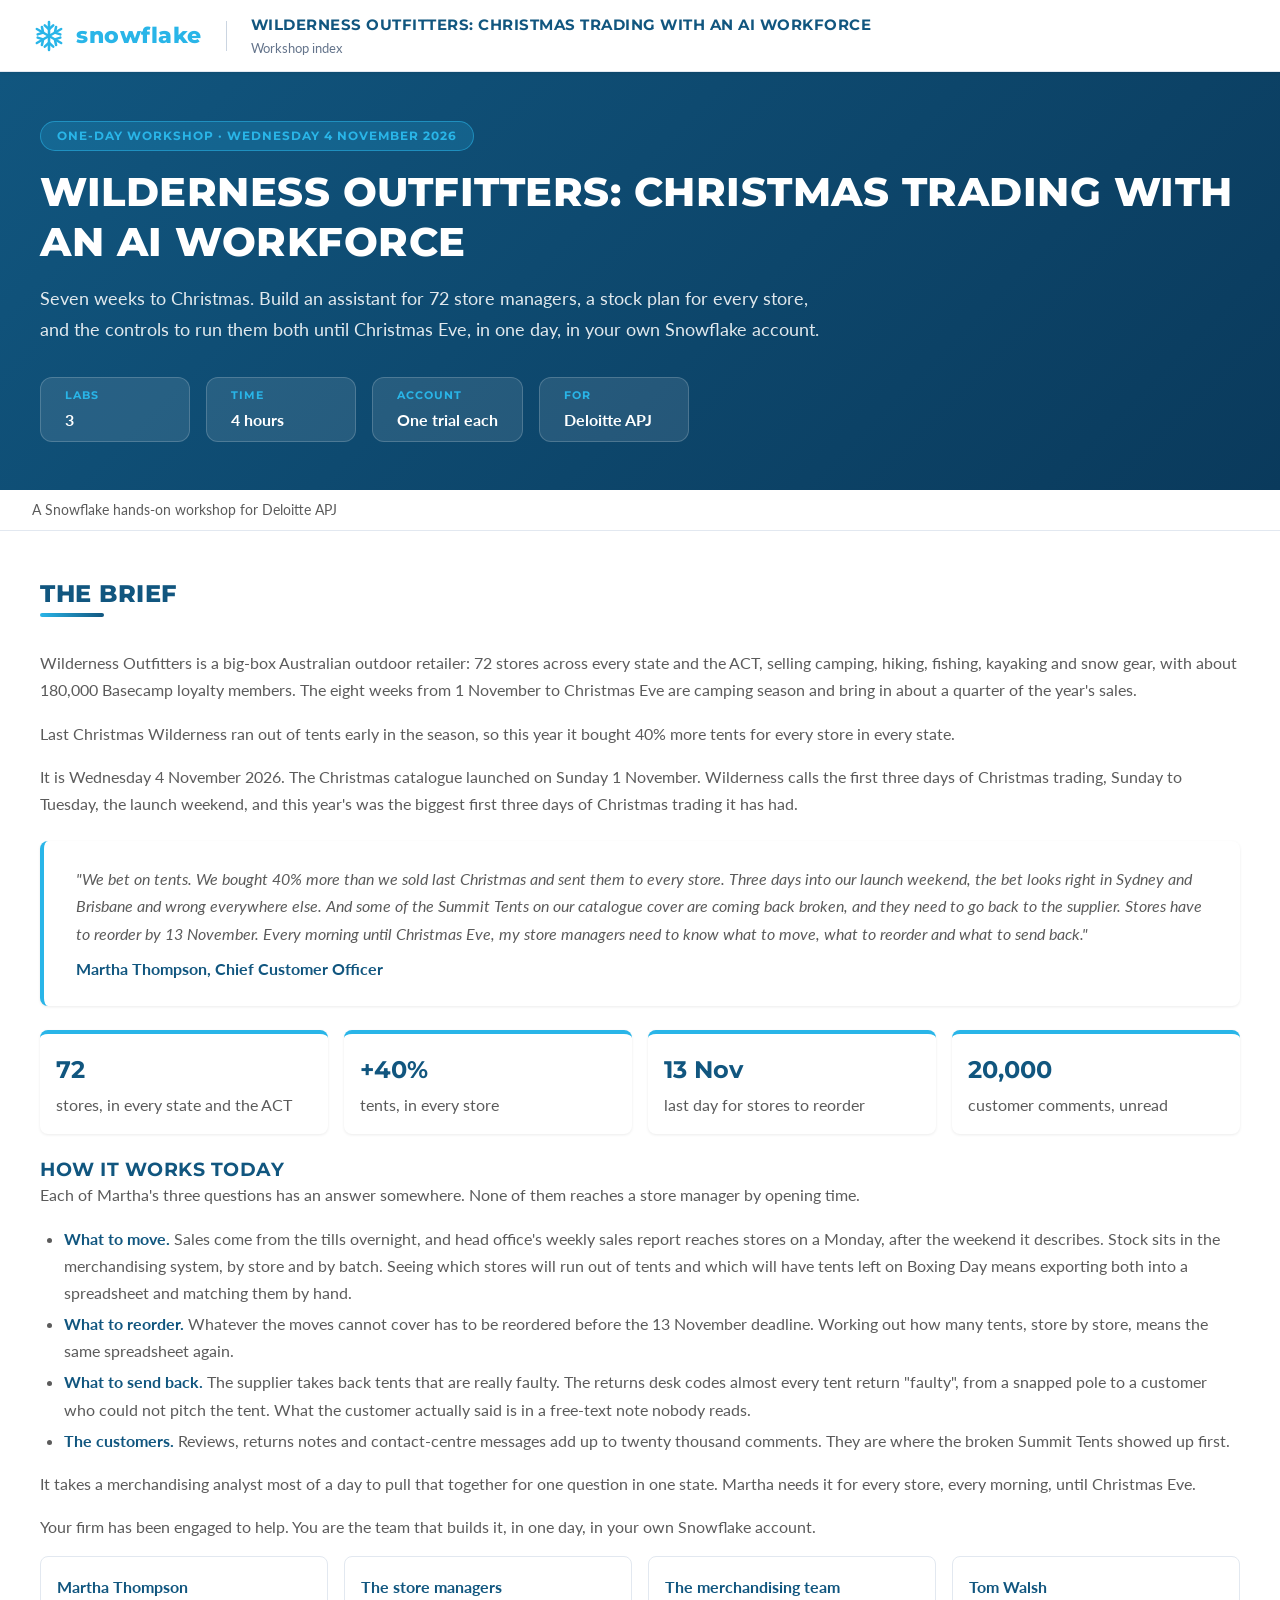
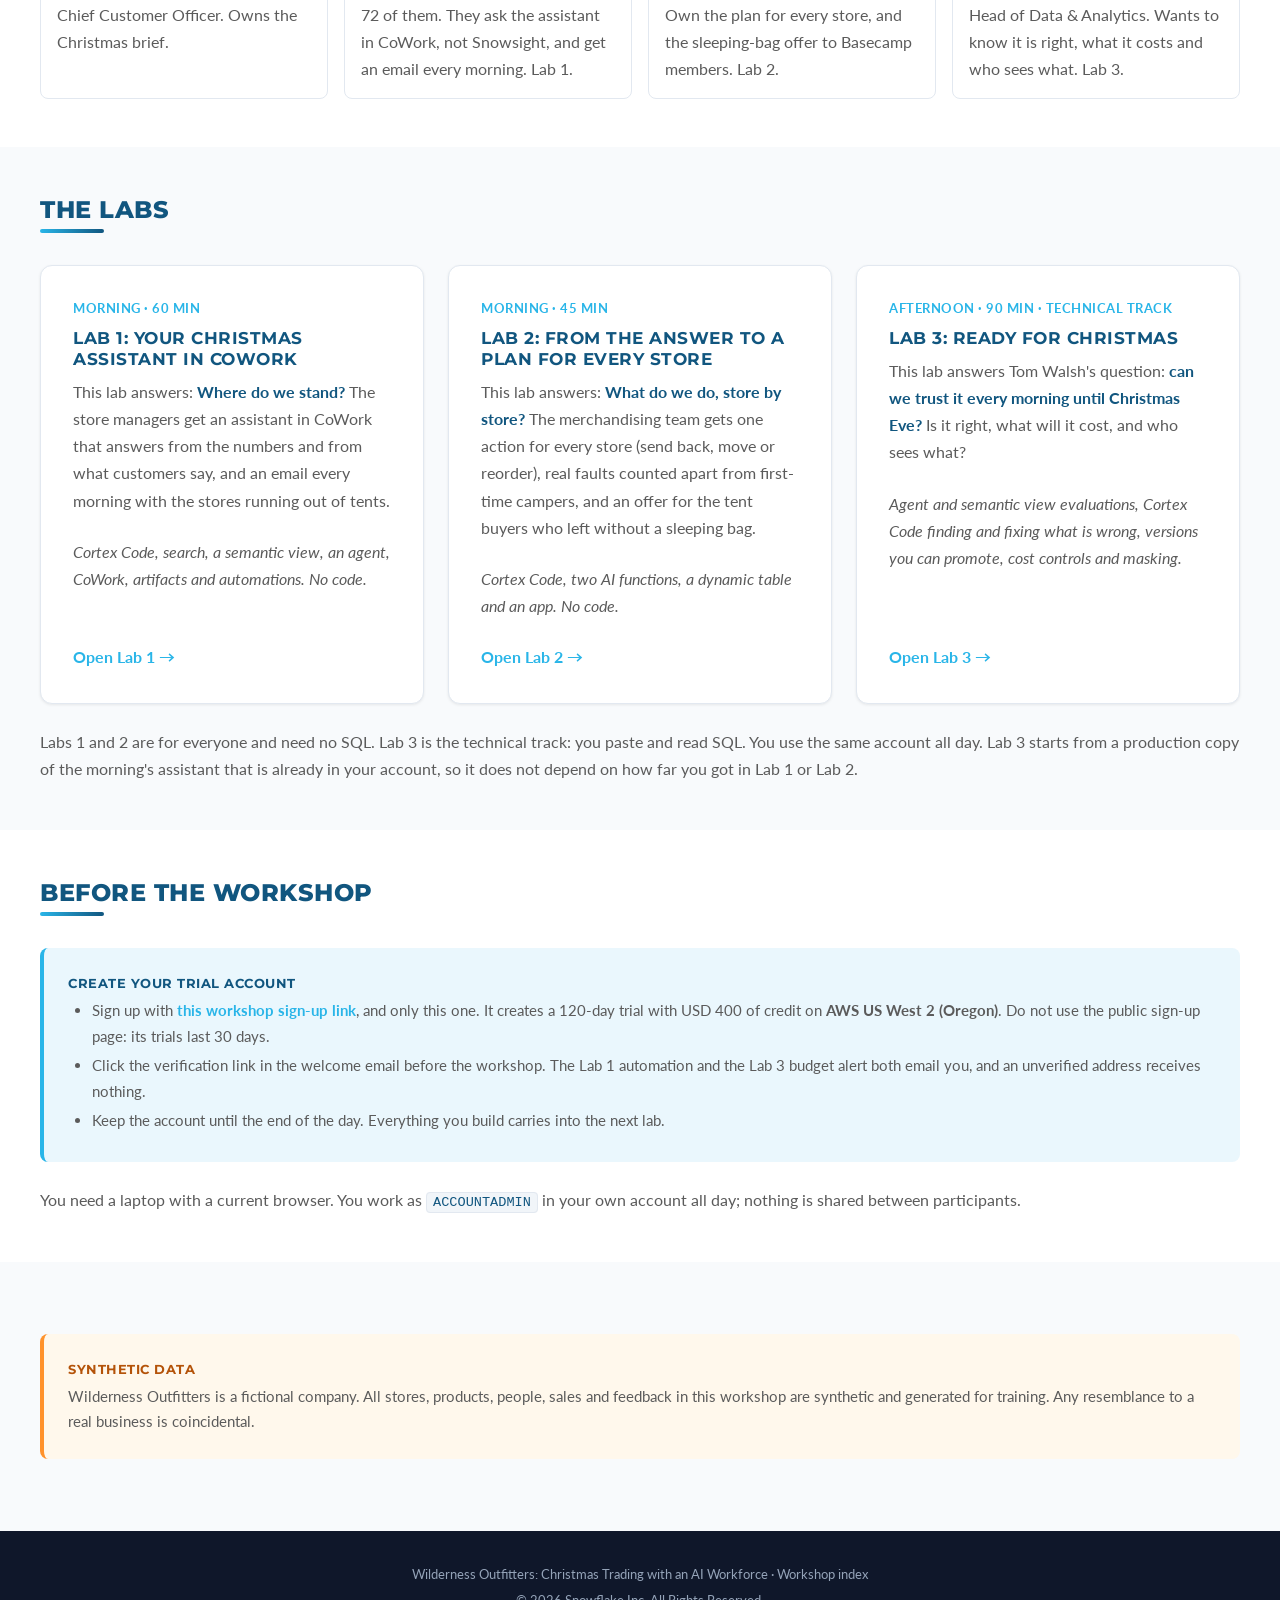
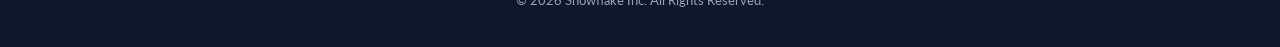
==== commit e7c6dae6: "Lab 1 guide simplified around tents: one story from wide to narrow, short prompts, stuck blocks at t" ====
--- a/index.html
+++ b/index.html
@@ -6,7 +6,7 @@
 <meta name="snowflake-source" content="cortex-agent-authored">
 <title>Wilderness Outfitters: Christmas Trading with an AI Workforce</title>
 <script type="application/json" id="snowflake-report-metadata">{
- "generated": "2026-10-29",
+ "generated": "2026-11-02",
  "intent": "Workshop landing page",
  "producerNotes": "Built by _build/build.py from _build/src/guides/index.html."
 }</script>
@@ -985,17 +985,17 @@
 <section class="content-section alt-bg">
     <div class="section-container">
         <h2 class="section-title">The brief</h2>
-        <p>Wilderness Outfitters is a big-box Australian outdoor retailer: 72 stores across every state and the ACT, plus online, selling camping, hiking, fishing, kayaking and snow gear, with about 180,000 Basecamp loyalty members. The eight weeks from 1 November to Christmas Eve are camping season and bring in about a quarter of the year's sales.</p>
-        <p>Last Christmas Wilderness sold out of tents in the second week of December, so this year it bought 40% more tents than it sold last Christmas, for every store. Sleeping bags, mats, stoves and lights were bought as usual.</p>
+        <p>Wilderness Outfitters is a big-box Australian outdoor retailer: 72 stores across every state and the ACT, selling camping, hiking, fishing, kayaking and snow gear, with about 180,000 Basecamp loyalty members. The eight weeks from 1 November to Christmas Eve are camping season and bring in about a quarter of the year's sales.</p>
+        <p>Last Christmas Wilderness ran out of tents early in the season, so this year it bought 40% more tents for every store in every state.</p>
         <p>It is Wednesday 4 November 2026. The Christmas catalogue launched on Sunday 1 November. Wilderness calls the first three days of Christmas trading, Sunday to Tuesday, the launch weekend, and this year's was the biggest first three days of Christmas trading it has had.</p>
         <blockquote class="brief">
-            "We bet on tents. We bought 40% more than we sold last Christmas and sent them to every store. Three days into our launch weekend, the bet looks right in Sydney and Brisbane and wrong in Melbourne and Hobart. We bought sleeping gear as usual, and every family with a new tent needs somewhere to sleep. And some of the Summit 2P tents on our catalogue cover are coming back broken, and they need to go back to the supplier. Stores have to reorder by 13 November. Every morning until Christmas Eve, my store managers need to know what to move, what to reorder and what to send back."
+            "We bet on tents. We bought 40% more than we sold last Christmas and sent them to every store. Three days into our launch weekend, the bet looks right in Sydney and Brisbane and wrong everywhere else. And some of the Summit Tents on our catalogue cover are coming back broken, and they need to go back to the supplier. Stores have to reorder by 13 November. Every morning until Christmas Eve, my store managers need to know what to move, what to reorder and what to send back."
             <cite>Martha Thompson, Chief Customer Officer</cite>
         </blockquote>
 
         <div class="figure-row">
-            <div><b>72</b>stores, plus online</div>
-            <div><b>+40%</b>tents, sleeping gear as usual</div>
+            <div><b>72</b>stores, in every state and the ACT</div>
+            <div><b>+40%</b>tents, in every store</div>
             <div><b>13 Nov</b>last day for stores to reorder</div>
             <div><b>20,000</b>customer comments, unread</div>
         </div>
@@ -1003,17 +1003,17 @@
         <h3>How it works today</h3>
         <p>Each of Martha's three questions has an answer somewhere. None of them reaches a store manager by opening time.</p>
         <ul>
-            <li><strong>What to move.</strong> Sales come from the tills and the website overnight, and head office's weekly sales report reaches stores on a Monday, after the weekend it describes. Stock on hand and on order sit in the merchandising system, by store and by batch. Seeing which stores will run out of tents and which will have tents left on Boxing Day means exporting both into a spreadsheet and matching them by hand.</li>
-            <li><strong>What to reorder.</strong> Sleeping gear was bought for last year's tent sales. Working out which stores run short, and when, means the same spreadsheet again plus last Christmas's baskets, and it has to be done before the 13 November reorder deadline.</li>
+            <li><strong>What to move.</strong> Sales come from the tills overnight, and head office's weekly sales report reaches stores on a Monday, after the weekend it describes. Stock sits in the merchandising system, by store and by batch. Seeing which stores will run out of tents and which will have tents left on Boxing Day means exporting both into a spreadsheet and matching them by hand.</li>
+            <li><strong>What to reorder.</strong> Whatever the moves cannot cover has to be reordered before the 13 November deadline. Working out how many tents, store by store, means the same spreadsheet again.</li>
             <li><strong>What to send back.</strong> The supplier takes back tents that are really faulty. The returns desk codes almost every tent return "faulty", from a snapped pole to a customer who could not pitch the tent. What the customer actually said is in a free-text note nobody reads.</li>
-            <li><strong>The customers.</strong> Reviews, returns notes and post-purchase surveys add up to twenty thousand comments. They are where the broken Summit 2P tents showed up first.</li>
+            <li><strong>The customers.</strong> Reviews, returns notes and contact-centre messages add up to twenty thousand comments. They are where the broken Summit Tents showed up first.</li>
         </ul>
         <p>It takes a merchandising analyst most of a day to pull that together for one question in one state. Martha needs it for every store, every morning, until Christmas Eve.</p>
         <p>Your firm has been engaged to help. You are the team that builds it, in one day, in your own Snowflake account.</p>
         <div class="cast">
             <div><strong>Martha Thompson</strong><br>Chief Customer Officer. Owns the Christmas brief.</div>
             <div><strong>The store managers</strong><br>72 of them. They ask the assistant in CoWork, not Snowsight, and get an email every morning. Lab 1.</div>
-            <div><strong>The merchandising team</strong><br>Own the stock plan for every store, and the sleeping-gear offer to Basecamp members. Lab 2.</div>
+            <div><strong>The merchandising team</strong><br>Own the plan for every store, and the sleeping-bag offer to Basecamp members. Lab 2.</div>
             <div><strong>Tom Walsh</strong><br>Head of Data &amp; Analytics. Wants to know it is right, what it costs and who sees what. Lab 3.</div>
         </div>
     </div>
@@ -1026,15 +1026,15 @@
             <a class="lab-card" href="lab1_cowork.html">
                 <span class="lab-when">Morning · 60 min</span>
                 <h3>Lab 1: Your Christmas assistant in CoWork</h3>
-                <p>This lab answers: <strong>Where do we stand?</strong> The store managers get an assistant in CoWork that answers from the numbers and from what customers say, and an email every morning with the stores short of sleeping gear.</p>
+                <p>This lab answers: <strong>Where do we stand?</strong> The store managers get an assistant in CoWork that answers from the numbers and from what customers say, and an email every morning with the stores running out of tents.</p>
                 <p><em>Cortex Code, search, a semantic view, an agent, CoWork, artifacts and automations. No code.</em></p>
                 <span class="lab-go">Open Lab 1 &rarr;</span>
             </a>
             <a class="lab-card" href="lab2_workspaces.html">
-                <span class="lab-when">Morning · 60 min</span>
+                <span class="lab-when">Morning · 45 min</span>
                 <h3>Lab 2: From the answer to a plan for every store</h3>
-                <p>This lab answers: <strong>What do we do, store by store?</strong> The merchandising team gets one action for every store and Christmas product, real faults counted apart from first-time campers, and the members to offer sleeping gear to.</p>
-                <p><em>Workspaces, Cortex Code, an AI function, a notebook that publishes a view, an app on that view.</em></p>
+                <p>This lab answers: <strong>What do we do, store by store?</strong> The merchandising team gets one action for every store (send back, move or reorder), real faults counted apart from first-time campers, and an offer for the tent buyers who left without a sleeping bag.</p>
+                <p><em>Cortex Code, two AI functions, a dynamic table and an app. No code.</em></p>
                 <span class="lab-go">Open Lab 2 &rarr;</span>
             </a>
             <a class="lab-card" href="lab3_advanced.html">
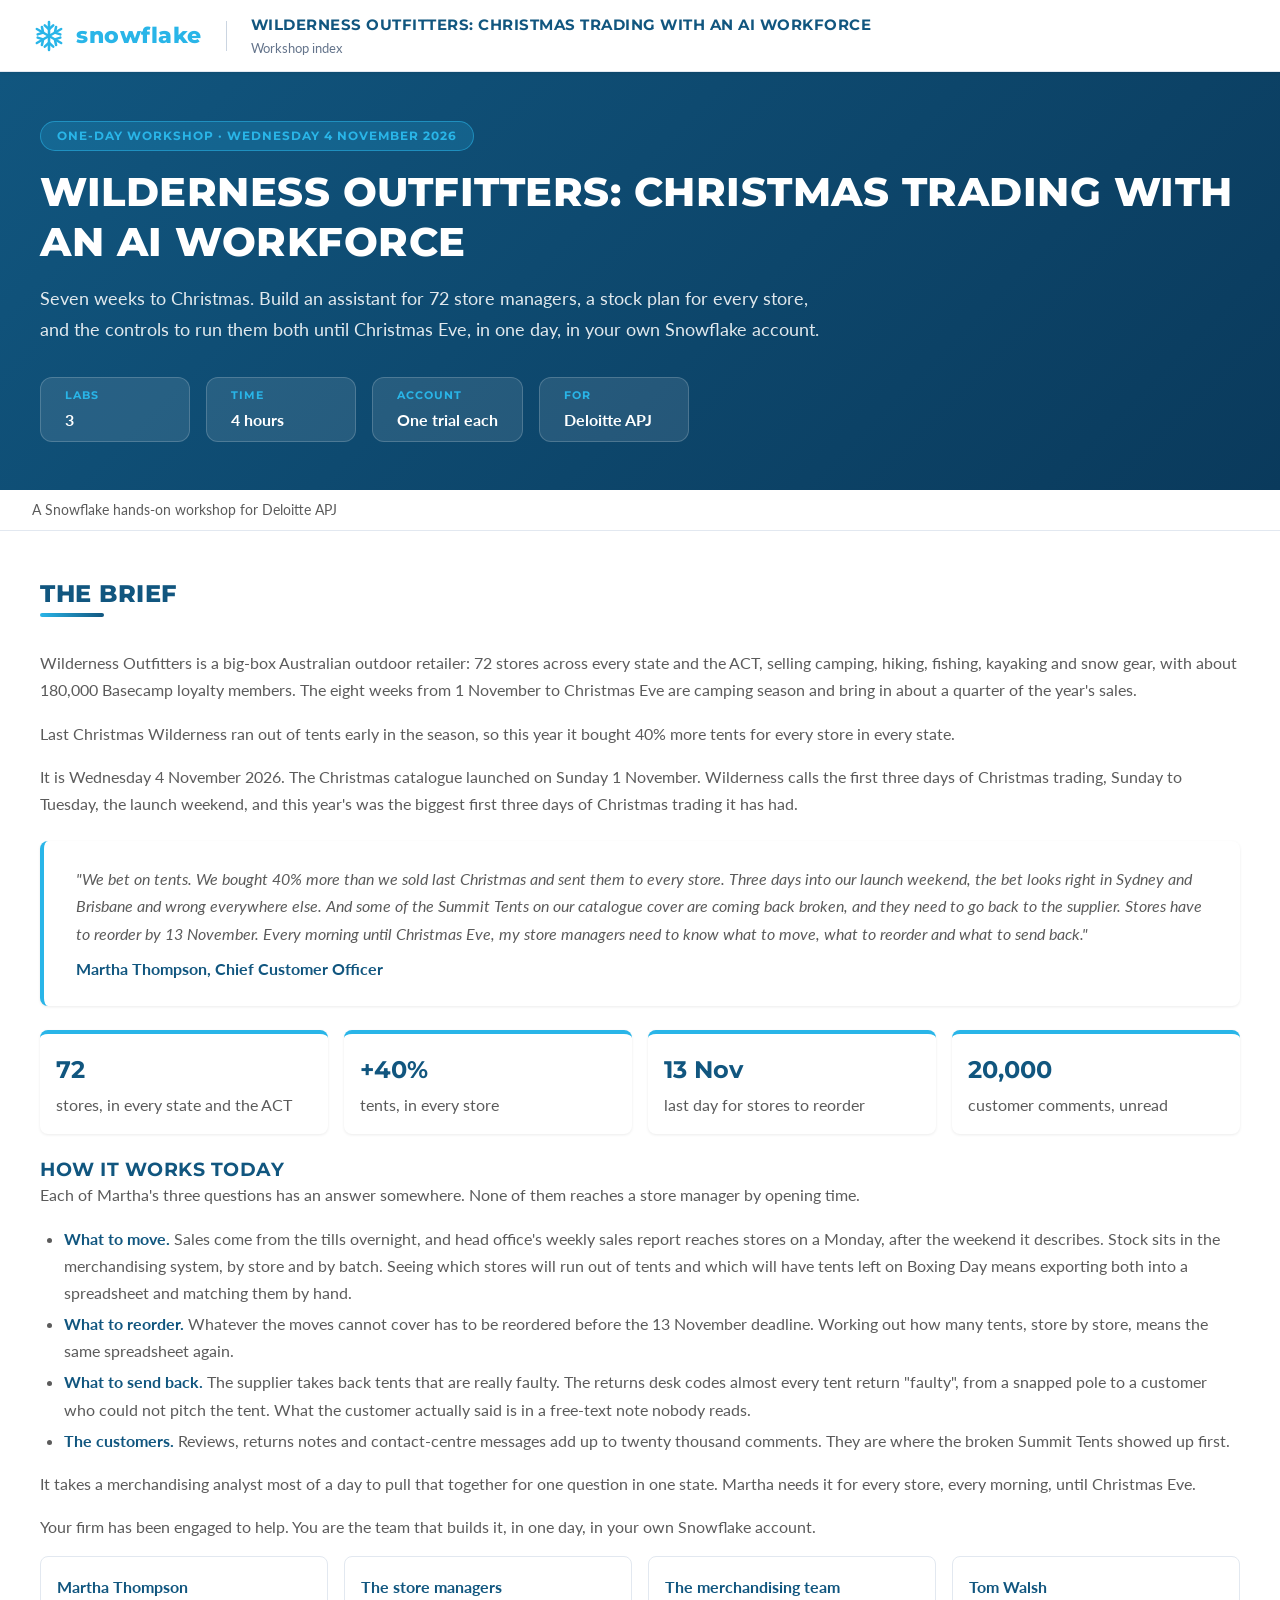
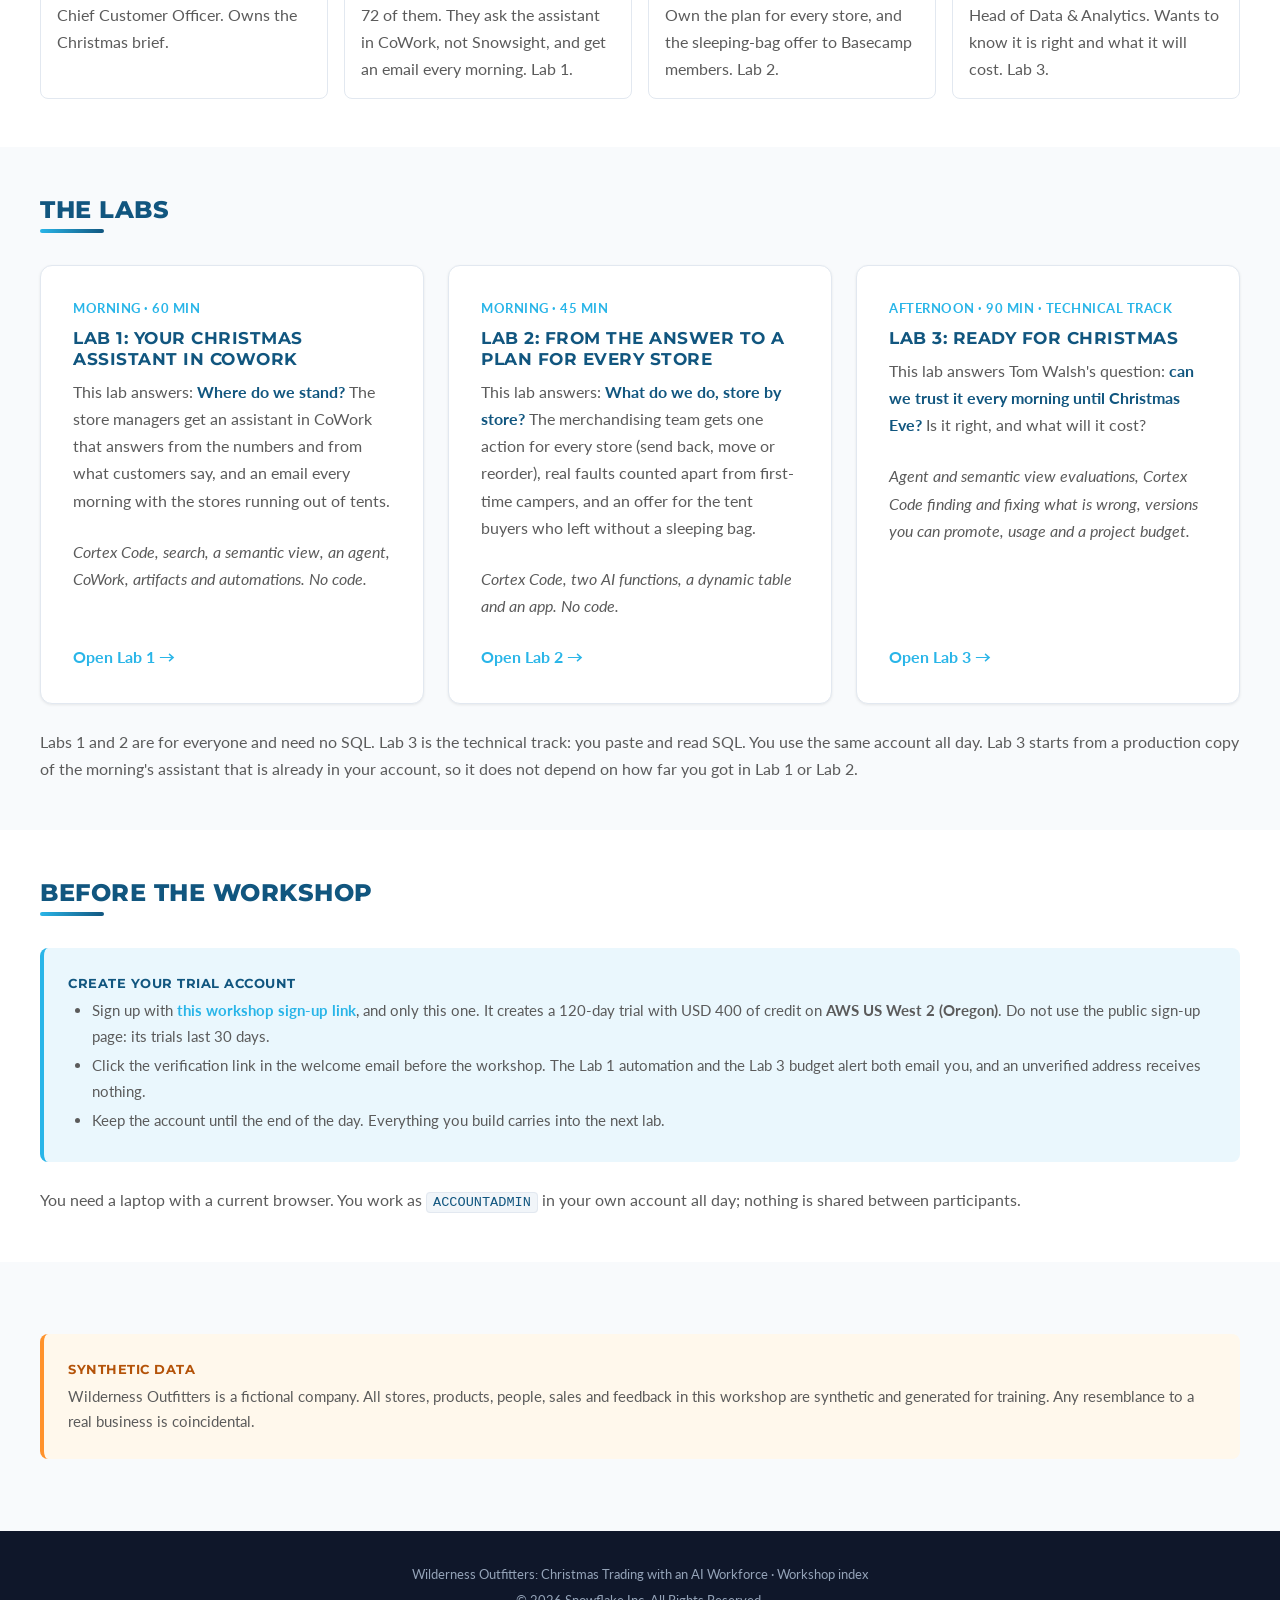
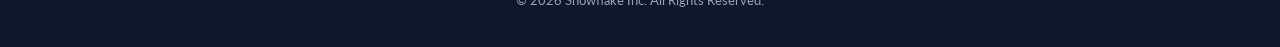
==== commit e8476562: "Lab 3: rebuild as evaluate, fix, promote, then cost and limits Lab 3 now follows the evaluation proc" ====
--- a/index.html
+++ b/index.html
@@ -1014,7 +1014,7 @@
             <div><strong>Martha Thompson</strong><br>Chief Customer Officer. Owns the Christmas brief.</div>
             <div><strong>The store managers</strong><br>72 of them. They ask the assistant in CoWork, not Snowsight, and get an email every morning. Lab 1.</div>
             <div><strong>The merchandising team</strong><br>Own the plan for every store, and the sleeping-bag offer to Basecamp members. Lab 2.</div>
-            <div><strong>Tom Walsh</strong><br>Head of Data &amp; Analytics. Wants to know it is right, what it costs and who sees what. Lab 3.</div>
+            <div><strong>Tom Walsh</strong><br>Head of Data &amp; Analytics. Wants to know it is right and what it will cost. Lab 3.</div>
         </div>
     </div>
 </section>
@@ -1040,8 +1040,8 @@
             <a class="lab-card" href="lab3_advanced.html">
                 <span class="lab-when">Afternoon · 90 min · Technical track</span>
                 <h3>Lab 3: Ready for Christmas</h3>
-                <p>This lab answers Tom Walsh's question: <strong>can we trust it every morning until Christmas Eve?</strong> Is it right, what will it cost, and who sees what?</p>
-                <p><em>Agent and semantic view evaluations, Cortex Code finding and fixing what is wrong, versions you can promote, cost controls and masking.</em></p>
+                <p>This lab answers Tom Walsh's question: <strong>can we trust it every morning until Christmas Eve?</strong> Is it right, and what will it cost?</p>
+                <p><em>Agent and semantic view evaluations, Cortex Code finding and fixing what is wrong, versions you can promote, usage and a project budget.</em></p>
                 <span class="lab-go">Open Lab 3 &rarr;</span>
             </a>
         </div>
